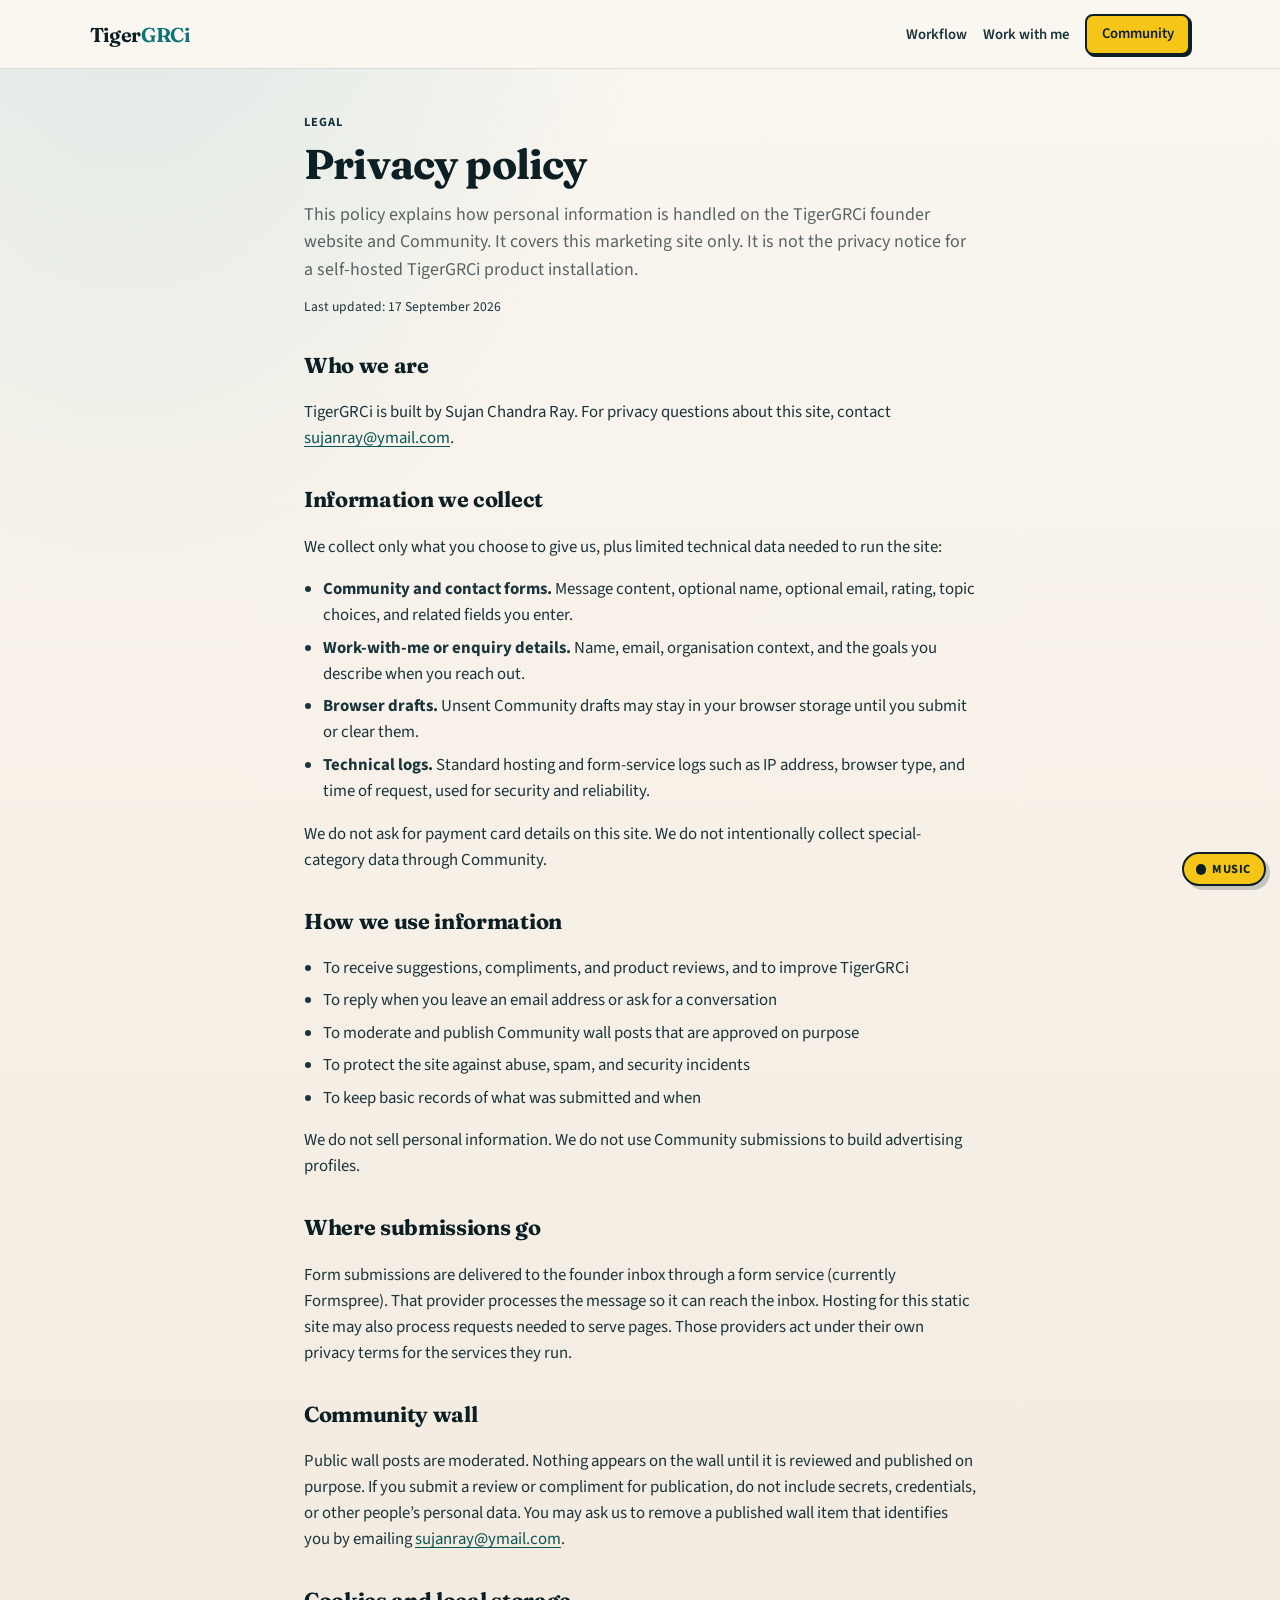
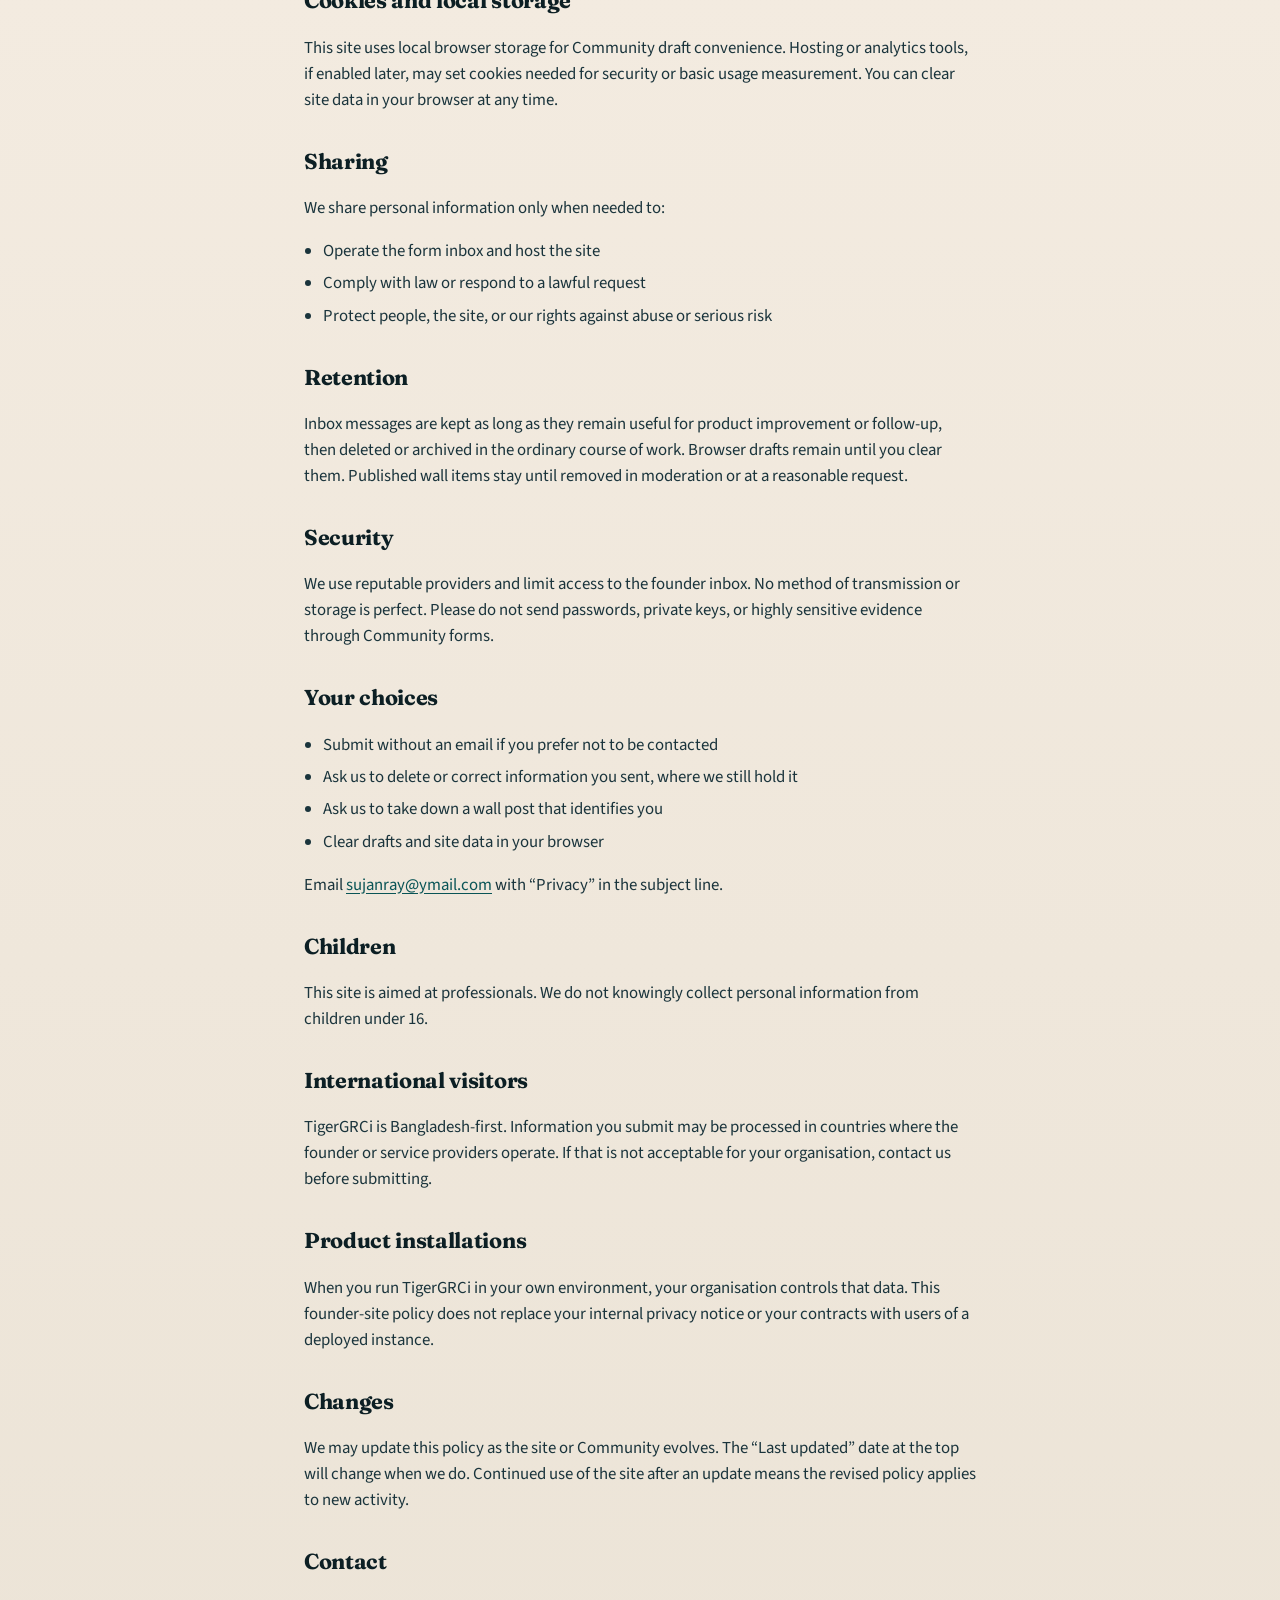
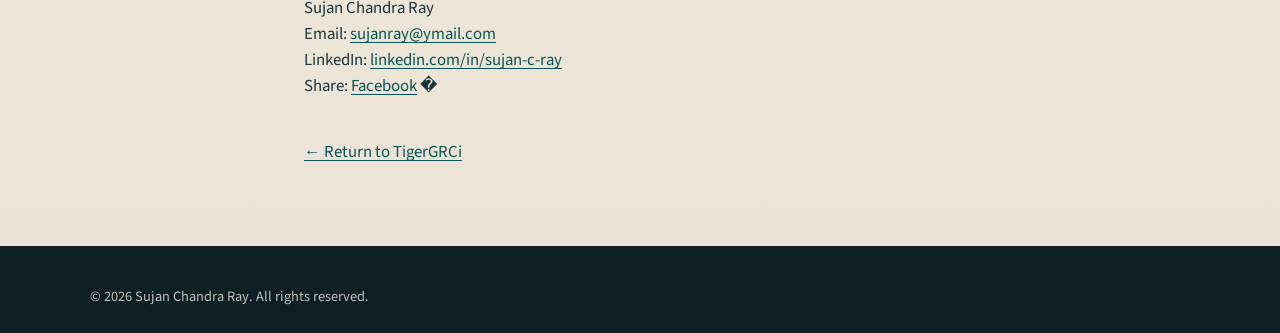
==== privacy.html @ cfe9070d "Fix main.js syntax error that blocked orbit topic pills." ====
<!DOCTYPE html>
<html lang="en">
<head>
  <meta charset="utf-8" />
  <meta name="viewport" content="width=device-width, initial-scale=1" />
  <title>Privacy policy · TigerGRCi</title>
  <meta name="description" content="How TigerGRCi handles personal information on this founder site and Community." />
  <meta name="robots" content="index, follow" />
  <meta http-equiv="Content-Security-Policy" content="default-src 'none'; base-uri 'self'; object-src 'none'; frame-src 'none'; form-action 'self' https://formspree.io; connect-src 'self' https://formspree.io; script-src 'self'; style-src 'self' 'unsafe-inline'; font-src 'self'; img-src 'self' data:; media-src 'self'; upgrade-insecure-requests" />
  <meta name="referrer" content="strict-origin-when-cross-origin" />
  <meta http-equiv="X-Content-Type-Options" content="nosniff" />
  <link rel="canonical" href="https://sujanchandray.github.io/tigergrci-site/privacy.html" />
  <link rel="icon" href="assets/tigergrci-cover.jpg" type="image/jpeg" />
  <link rel="stylesheet" href="fonts.css?v=bgm10" />
  <link rel="stylesheet" href="styles.css?v=bgm10" />
</head>
<body>
  <a class="skip" href="#main">Skip to content</a>
  <header class="site-header">
    <div class="wrap nav">
      <a class="brand" href="index.html">Tiger<span>GRCi</span></a>
      <ul class="nav-links" id="nav-menu">
        <li><a href="index.html#workflow">Workflow</a></li>
        <li><a href="work-with-me.html">Work with me</a></li>
        <li><a class="nav-cta" href="index.html#community">Community</a></li>
      </ul>
    </div>
  </header>

  <main id="main" class="page-prose wrap">
    <p class="section-label">Legal</p>
    <h1>Privacy policy</h1>
    <p class="page-lead">
      This policy explains how personal information is handled on the TigerGRCi founder website and Community.
      It covers this marketing site only. It is not the privacy notice for a self-hosted TigerGRCi product installation.
    </p>
    <p class="fine-print">Last updated: 17 September 2026</p>

    <h2>Who we are</h2>
    <p>
      TigerGRCi is built by Sujan Chandra Ray. For privacy questions about this site, contact
      <a href="mailto:sujanray@ymail.com">sujanray@ymail.com</a>.
    </p>

    <h2>Information we collect</h2>
    <p>We collect only what you choose to give us, plus limited technical data needed to run the site:</p>
    <ul>
      <li><strong>Community and contact forms.</strong> Message content, optional name, optional email, rating, topic choices, and related fields you enter.</li>
      <li><strong>Work-with-me or enquiry details.</strong> Name, email, organisation context, and the goals you describe when you reach out.</li>
      <li><strong>Browser drafts.</strong> Unsent Community drafts may stay in your browser storage until you submit or clear them.</li>
      <li><strong>Technical logs.</strong> Standard hosting and form-service logs such as IP address, browser type, and time of request, used for security and reliability.</li>
    </ul>
    <p>We do not ask for payment card details on this site. We do not intentionally collect special-category data through Community.</p>

    <h2>How we use information</h2>
    <ul>
      <li>To receive suggestions, compliments, and product reviews, and to improve TigerGRCi</li>
      <li>To reply when you leave an email address or ask for a conversation</li>
      <li>To moderate and publish Community wall posts that are approved on purpose</li>
      <li>To protect the site against abuse, spam, and security incidents</li>
      <li>To keep basic records of what was submitted and when</li>
    </ul>
    <p>We do not sell personal information. We do not use Community submissions to build advertising profiles.</p>

    <h2>Where submissions go</h2>
    <p>
      Form submissions are delivered to the founder inbox through a form service (currently Formspree).
      That provider processes the message so it can reach the inbox. Hosting for this static site may also process
      requests needed to serve pages. Those providers act under their own privacy terms for the services they run.
    </p>

    <h2>Community wall</h2>
    <p>
      Public wall posts are moderated. Nothing appears on the wall until it is reviewed and published on purpose.
      If you submit a review or compliment for publication, do not include secrets, credentials, or other people’s personal data.
      You may ask us to remove a published wall item that identifies you by emailing
      <a href="mailto:sujanray@ymail.com">sujanray@ymail.com</a>.
    </p>

    <h2>Cookies and local storage</h2>
    <p>
      This site uses local browser storage for Community draft convenience. Hosting or analytics tools, if enabled later,
      may set cookies needed for security or basic usage measurement. You can clear site data in your browser at any time.
    </p>

    <h2>Sharing</h2>
    <p>We share personal information only when needed to:</p>
    <ul>
      <li>Operate the form inbox and host the site</li>
      <li>Comply with law or respond to a lawful request</li>
      <li>Protect people, the site, or our rights against abuse or serious risk</li>
    </ul>

    <h2>Retention</h2>
    <p>
      Inbox messages are kept as long as they remain useful for product improvement or follow-up, then deleted or archived
      in the ordinary course of work. Browser drafts remain until you clear them. Published wall items stay until removed
      in moderation or at a reasonable request.
    </p>

    <h2>Security</h2>
    <p>
      We use reputable providers and limit access to the founder inbox. No method of transmission or storage is perfect.
      Please do not send passwords, private keys, or highly sensitive evidence through Community forms.
    </p>

    <h2>Your choices</h2>
    <ul>
      <li>Submit without an email if you prefer not to be contacted</li>
      <li>Ask us to delete or correct information you sent, where we still hold it</li>
      <li>Ask us to take down a wall post that identifies you</li>
      <li>Clear drafts and site data in your browser</li>
    </ul>
    <p>Email <a href="mailto:sujanray@ymail.com">sujanray@ymail.com</a> with “Privacy” in the subject line.</p>

    <h2>Children</h2>
    <p>This site is aimed at professionals. We do not knowingly collect personal information from children under 16.</p>

    <h2>International visitors</h2>
    <p>
      TigerGRCi is Bangladesh-first. Information you submit may be processed in countries where the founder or service
      providers operate. If that is not acceptable for your organisation, contact us before submitting.
    </p>

    <h2>Product installations</h2>
    <p>
      When you run TigerGRCi in your own environment, your organisation controls that data. This founder-site policy
      does not replace your internal privacy notice or your contracts with users of a deployed instance.
    </p>

    <h2>Changes</h2>
    <p>
      We may update this policy as the site or Community evolves. The “Last updated” date at the top will change when we do.
      Continued use of the site after an update means the revised policy applies to new activity.
    </p>

    <h2>Contact</h2>
    <p>
      Sujan Chandra Ray<br />
      Email: <a href="mailto:sujanray@ymail.com">sujanray@ymail.com</a><br />
      LinkedIn: <a href="https://www.linkedin.com/in/sujan-c-ray" target="_blank" rel="noopener noreferrer">linkedin.com/in/sujan-c-ray</a><br />
      Share: <a data-share="facebook" href="#" target="_blank" rel="noopener noreferrer">Facebook</a>
      �
</p>

    <p class="page-back"><a href="index.html">← Return to TigerGRCi</a></p>
  </main>

  <footer class="site-footer">
    <div class="wrap footer-bottom" style="margin-top:0;border:0;padding-top:0">
      <span>© <span id="year"></span> Sujan Chandra Ray. All rights reserved.</span>
    </div>
  </footer>
  <script src="main.js?v=bgm10" defer></script>
</body>
</html>
---- fonts.css ----
/* Self-hosted fonts — zero third-party font CDN trust */
@font-face {
  font-family: "Fraunces";
  font-style: normal;
  font-display: swap;
  font-weight: 100 900;
  src: url("assets/fonts/fraunces-latin-wght-normal.woff2") format("woff2-variations"),
       url("assets/fonts/fraunces-latin-wght-normal.woff2") format("woff2");
  unicode-range: U+0000-00FF, U+0131, U+0152-0153, U+02BB-02BC, U+02C6, U+02DA, U+02DC,
    U+0304, U+0308, U+0329, U+2000-206F, U+20AC, U+2122, U+2191, U+2193, U+2212, U+2215, U+FEFF, U+FFFD;
}

@font-face {
  font-family: "Source Sans 3";
  font-style: normal;
  font-display: swap;
  font-weight: 200 900;
  src: url("assets/fonts/source-sans-3-latin-wght-normal.woff2") format("woff2-variations"),
       url("assets/fonts/source-sans-3-latin-wght-normal.woff2") format("woff2");
  unicode-range: U+0000-00FF, U+0131, U+0152-0153, U+02BB-02BC, U+02C6, U+02DA, U+02DC,
    U+0304, U+0308, U+0329, U+2000-206F, U+20AC, U+2122, U+2191, U+2193, U+2212, U+2215, U+FEFF, U+FFFD;
}
---- styles.css ----
/* TigerGRCi founder site: teal/ink + warm paper + bold flat yellow accents. Original diagrams. */
:root {
  --ink: #0c1f24;
  --ink-soft: #1a343c;
  --teal: #0d7377;
  --teal-deep: #095456;
  --teal-glow: #14919b;
  --paper: #f3ebe0;
  --paper-bright: #faf6f0;
  --sand: #e4d5c1;
  --accent: #c45c26;
  --accent-soft: #e8a87c;
  --flat-yellow: #f5c518;
  --flat-yellow-deep: #e6b400;
  --flat-yellow-soft: #ffe566;
  --line: rgba(12, 31, 36, 0.12);
  --muted: rgba(12, 31, 36, 0.68);
  --white: #ffffff;
  --ok: #1b6b4a;
  --shadow: 0 18px 50px rgba(12, 31, 36, 0.12);
  --radius: 14px;
  --radius-flat: 8px;
  --font-display: "Fraunces", "Georgia", serif;
  --font-body: "Source Sans 3", "Segoe UI", sans-serif;
  --max: 1100px;
}

*,
*::before,
*::after { box-sizing: border-box; }

html { scroll-behavior: auto; }

body {
  margin: 0;
  font-family: var(--font-body);
  font-size: 1.05rem;
  line-height: 1.55;
  color: var(--ink);
  background:
    radial-gradient(ellipse 80% 50% at 10% -10%, rgba(20, 145, 155, 0.16), transparent 55%),
    linear-gradient(180deg, var(--paper-bright) 0%, var(--paper) 45%, #ebe3d6 100%);
  min-height: 100vh;
}

img { max-width: 100%; display: block; }
a { color: var(--teal-deep); text-underline-offset: 3px; }
a:hover { color: var(--accent); }

.sr-only {
  position: absolute;
  width: 1px;
  height: 1px;
  padding: 0;
  margin: -1px;
  overflow: hidden;
  clip: rect(0, 0, 0, 0);
  border: 0;
}

.skip {
  position: absolute;
  left: -999px;
  top: 0;
  background: var(--ink);
  color: var(--white);
  padding: 0.5rem 1rem;
  z-index: 100;
}
.skip:focus { left: 0.5rem; top: 0.5rem; }

.wrap {
  width: min(100% - 2rem, var(--max));
  margin-inline: auto;
}

/* Nav */
.site-header {
  position: sticky;
  top: 0;
  z-index: 40;
  background: var(--paper-bright);
  border-bottom: 1px solid var(--line);
}

.nav {
  display: flex;
  align-items: center;
  justify-content: space-between;
  gap: 1rem;
  padding: 0.85rem 0;
}

.brand-lockup {
  display: inline-flex;
  align-items: center;
  gap: 0.55rem;
  flex-wrap: wrap;
  min-width: 0;
}
.brand {
  font-family: var(--font-display);
  font-weight: 650;
  font-size: 1.25rem;
  color: var(--ink);
  text-decoration: none;
  letter-spacing: -0.02em;
}
.brand span { color: var(--teal); }

.nav-links {
  display: flex;
  flex-wrap: wrap;
  gap: 0.35rem 1rem;
  list-style: none;
  margin: 0;
  padding: 0;
  align-items: center;
}
.nav-links a {
  text-decoration: none;
  color: var(--ink-soft);
  font-weight: 600;
  font-size: 0.92rem;
}
.nav-links a:hover { color: var(--teal); }

.nav-cta {
  display: inline-flex;
  padding: 0.45rem 0.9rem;
  border-radius: var(--radius-flat);
  background: var(--flat-yellow);
  color: var(--ink) !important;
  font-weight: 650;
  border: 2px solid var(--ink);
  box-shadow: 2px 2px 0 var(--ink);
}
.nav-cta:hover {
  background: var(--ink);
  color: var(--flat-yellow) !important;
}

.nav-toggle {
  display: none;
  border: 1px solid var(--line);
  background: var(--white);
  border-radius: 8px;
  padding: 0.4rem 0.65rem;
  font: inherit;
  font-weight: 650;
  cursor: pointer;
}

/* Hero */
.hero {
  position: relative;
  padding: 2.75rem 0 4rem;
  overflow: visible;
}

/* Option B — yellow flat chrome around frozen orbit (no overlays on copy / .mm-*) */
.hero--flat {
  background:
    linear-gradient(105deg, var(--flat-yellow) 0%, var(--flat-yellow) 44%, var(--flat-yellow-soft) 60%, transparent 74%),
    radial-gradient(ellipse 50% 65% at 80% 42%, rgba(245, 197, 24, 0.28), transparent 68%);
  isolation: isolate;
}

.hero--flat::before {
  content: "";
  position: absolute;
  top: 10%;
  left: -6%;
  width: min(46vw, 480px);
  height: 68%;
  background: var(--flat-yellow);
  transform: skewX(-7deg);
  z-index: 0;
  pointer-events: none;
  animation: flat-field-in 0.85s cubic-bezier(0.22, 1, 0.36, 1) both;
}

.hero--flat .hero-grid,
.hero--flat .hero-compose,
.hero--flat .scroll-cue,
.hero--flat .wave {
  position: relative;
  z-index: 1;
}

.hero--flat .hero-place {
  display: inline-block;
  padding: 0.35rem 0.7rem;
  background: var(--ink);
  color: var(--flat-yellow);
  letter-spacing: 0.12em;
  border-radius: var(--radius-flat);
}

.hero--flat .hero-copy h1 {
  max-width: 15ch;
  color: var(--ink);
}

.hero--flat .hero-lead {
  color: rgba(12, 31, 36, 0.78);
  font-weight: 550;
}

.btn-flat {
  border-radius: var(--radius-flat);
  box-shadow: 3px 3px 0 var(--ink);
  transition: transform 0.15s ease, box-shadow 0.15s ease, background 0.15s ease, color 0.15s ease;
  animation: flat-cta-in 0.7s cubic-bezier(0.22, 1, 0.36, 1) 0.12s both;
}

.btn-flat:hover {
  transform: translate(-1px, -1px);
  box-shadow: 4px 4px 0 var(--ink);
}

.btn-flat:active {
  transform: translate(1px, 1px);
  box-shadow: 1px 1px 0 var(--ink);
}

.hero--flat .btn-primary.btn-flat {
  background: var(--ink);
  color: var(--flat-yellow);
  border-color: var(--ink);
}

.hero--flat .btn-primary.btn-flat:hover {
  background: var(--teal-deep);
  color: var(--white);
}

.hero--flat .btn-ghost.btn-flat {
  background: var(--white);
  border-color: var(--ink);
  color: var(--ink);
}

.hero--flat .btn-ghost.btn-flat:hover {
  background: var(--flat-yellow);
  color: var(--ink);
}

.hero--flat .hero-compose {
  margin-top: 1.75rem;
  padding: 0.85rem 1.1rem;
  background: rgba(255, 255, 255, 0.82);
  border: 2px solid var(--ink);
  border-radius: var(--radius-flat);
  box-shadow: 4px 4px 0 var(--flat-yellow-deep);
}

.hero--flat .wave {
  background: var(--paper);
}

@keyframes flat-field-in {
  from { opacity: 0; transform: skewX(-7deg) translateX(-2rem); }
  to { opacity: 1; transform: skewX(-7deg) translateX(0); }
}

@keyframes flat-cta-in {
  from { opacity: 0; transform: translateY(14px); }
  to { opacity: 1; transform: translateY(0); }
}

@keyframes flat-band-in {
  from { opacity: 0; transform: translateY(16px); }
  to { opacity: 1; transform: translateY(0); }
}

.hero-grid {
  display: grid;
  gap: 1.5rem 2rem;
  grid-template-columns: minmax(0, 0.92fr) minmax(0, 1.18fr);
  align-items: center;
  transition: grid-template-columns 0.55s cubic-bezier(0.22, 1, 0.36, 1), gap 0.45s ease;
}

.hero-copy {
  min-width: 0;
  transition:
    opacity 0.4s ease,
    transform 0.55s cubic-bezier(0.22, 1, 0.36, 1),
    max-height 0.55s ease;
}

.hero.is-mm-open .hero-grid {
  grid-template-columns: 0fr minmax(0, 1fr);
  gap: 0;
}

.hero.is-mm-open .hero-copy {
  opacity: 0;
  visibility: hidden;
  pointer-events: none;
  transform: translateX(-1.25rem);
  overflow: hidden;
  max-height: 0;
  margin: 0;
  padding: 0;
  min-width: 0;
  width: 0;
  border: 0;
}

.hero-place {
  margin: 0 0 0.85rem;
  font-size: 0.72rem;
  font-weight: 800;
  letter-spacing: 0.14em;
  text-transform: uppercase;
  color: var(--teal-deep);
}

.hero h1 {
  font-family: var(--font-display);
  font-weight: 650;
  font-size: clamp(2rem, 4.5vw, 3.1rem);
  line-height: 1.12;
  letter-spacing: -0.03em;
  margin: 0 0 1rem;
  animation: rise 0.7s ease both;
}

.hero-lead {
  font-size: 1.12rem;
  color: var(--muted);
  max-width: 36rem;
  margin: 0 0 1.5rem;
  animation: rise 0.7s ease 0.08s both;
}

.hero-actions {
  display: flex;
  flex-wrap: wrap;
  gap: 0.75rem;
  animation: rise 0.7s ease 0.16s both;
}

.hero-visual {
  display: flex;
  flex-direction: column;
  align-items: stretch;
  gap: 1rem;
  min-width: 0;
  min-height: 0;
  overflow: visible;
}

.mm-presenter {
  display: grid;
  grid-template-columns: minmax(0, 1fr) 0fr;
  align-items: center;
  gap: 0;
  width: 100%;
  transition: grid-template-columns 0.55s cubic-bezier(0.22, 1, 0.36, 1), gap 0.45s ease;
}

.hero.is-mm-open .mm-presenter {
  grid-template-columns: minmax(200px, 250px) minmax(0, 1fr);
  gap: 1.35rem;
  align-items: stretch;
}

.hero-cover {
  margin: 0 auto;
  width: min(100%, 440px);
  max-width: 100%;
  border-radius: 0;
  overflow: visible;
  box-shadow: none;
  border: none;
  position: relative;
  z-index: 2;
  display: grid;
  grid-template-rows: auto auto;
  background: transparent;
  animation: rise 0.8s ease 0.1s both;
  transition: transform 0.55s cubic-bezier(0.22, 1, 0.36, 1), width 0.55s ease, margin 0.55s ease;
}

.hero.is-mm-open .hero-cover {
  width: min(100%, 250px);
  margin: 0 auto 0 0;
  transform: translateX(0);
}

.mm-tree-panel {
  min-width: 0;
  max-width: 0;
  opacity: 0;
  overflow: hidden;
  pointer-events: none;
  border-radius: 16px;
  background: transparent;
  border: none;
  box-shadow: none;
  transition:
    max-width 0.55s cubic-bezier(0.22, 1, 0.36, 1),
    opacity 0.4s ease;
}

.hero.is-mm-open .mm-tree-panel {
  max-width: 100%;
  opacity: 1;
  pointer-events: auto;
  padding-left: clamp(1.25rem, 5.5vw, 4.25rem);
  display: flex;
  align-items: flex-start;
  gap: 1.35rem;
}

.mm-tree-rail {
  position: relative;
  display: flex;
  align-items: flex-start;
  gap: 3.75rem;
  flex: 1 1 auto;
  min-width: 0;
  max-height: min(78vh, 720px);
  overflow: auto;
  overscroll-behavior: contain;
  padding: 0.85rem 1.5rem 1.35rem 0.75rem;
  margin-left: clamp(0.5rem, 3vw, 2.5rem);
  scroll-behavior: smooth;
  scrollbar-width: thin;
  scrollbar-color: rgba(13, 115, 119, 0.35) transparent;
}

.mm-tree-wires {
  position: absolute;
  left: 0;
  top: 0;
  overflow: visible;
  pointer-events: none;
  z-index: 0;
}

.mm-tree-wires path {
  fill: none;
  stroke: #2563eb;
  stroke-width: 2;
  stroke-linecap: round;
}

.mm-tree-wires .mm-wire-dot {
  fill: #2563eb;
  stroke: #faf6f0;
  stroke-width: 1.75;
}

.mm-tree-col {
  position: relative;
  z-index: 1;
  flex: 0 0 auto;
  width: min(300px, 72vw);
  display: flex;
  flex-direction: column;
  gap: 0.85rem;
  animation: mm-col-in 0.42s cubic-bezier(0.22, 1, 0.36, 1) both;
}

.mm-tree-col-title {
  margin: 0;
  padding: 0 0.35rem;
  font-size: 0.74rem;
  font-weight: 800;
  letter-spacing: 0.08em;
  text-transform: uppercase;
  color: var(--muted);
}

.mm-tree-list {
  list-style: none;
  margin: 0;
  padding: 0;
  display: flex;
  flex-direction: column;
  gap: 0.95rem;
}

.mm-tree-node {
  display: flex;
  align-items: center;
  justify-content: space-between;
  gap: 0.55rem;
  width: 100%;
  text-align: left;
  appearance: none;
  -webkit-appearance: none;
  border-radius: 14px;
  padding: 0.78rem 1.05rem;
  min-height: 2.85rem;
  font-family: inherit;
  font-size: clamp(0.84rem, 1.15vw, 0.98rem);
  font-weight: 700;
  letter-spacing: 0.01em;
  line-height: 1.3;
  cursor: pointer;
  border: 1px solid transparent;
  color: #f8fafc;
  box-shadow: 0 6px 16px rgba(12, 31, 36, 0.1);
  transition: filter 0.18s ease, box-shadow 0.18s ease, transform 0.18s ease;
}

.mm-tree-node:hover,
.mm-tree-node:focus-visible {
  filter: brightness(1.06);
  outline: none;
  box-shadow: 0 0 0 2px rgba(250, 246, 240, 0.95), 0 10px 22px rgba(12, 31, 36, 0.16);
}

.mm-tree-node.is-active {
  box-shadow: 0 0 0 2px rgba(12, 31, 36, 0.38), 0 12px 24px rgba(12, 31, 36, 0.18);
  transform: translateX(3px);
}

.mm-tree-node.is-leaf {
  cursor: pointer;
  opacity: 0.97;
}

.mm-tree-node .mm-tree-chev {
  flex: 0 0 auto;
  opacity: 0.85;
  font-size: 1em;
}

.mm-tree-detail {
  flex: 0 0 min(320px, 36vw);
  width: min(320px, 36vw);
  max-height: min(78vh, 720px);
  overflow: auto;
  margin: 0.85rem 0.75rem 1rem 0;
  padding: 1.05rem 1.15rem 1.2rem;
  border-radius: 16px;
  border: 1px solid rgba(12, 31, 36, 0.1);
  background:
    linear-gradient(165deg, rgba(255, 255, 255, 0.96) 0%, rgba(250, 246, 240, 0.98) 100%);
  box-shadow: 0 14px 36px rgba(12, 31, 36, 0.1);
  animation: mm-col-in 0.38s cubic-bezier(0.22, 1, 0.36, 1) both;
}

.mm-tree-detail-kicker {
  margin: 0 0 0.35rem;
  font-size: 0.68rem;
  font-weight: 800;
  letter-spacing: 0.1em;
  text-transform: uppercase;
  color: var(--teal-deep);
}

.mm-tree-detail-title {
  margin: 0 0 0.9rem;
  font-family: var(--font-display);
  font-size: clamp(1.05rem, 1.8vw, 1.28rem);
  font-weight: 650;
  line-height: 1.2;
  letter-spacing: -0.02em;
  color: var(--ink);
}

.mm-tree-detail-block {
  margin: 0 0 0.85rem;
  padding: 0.7rem 0.75rem;
  border-radius: 12px;
  background: rgba(20, 145, 155, 0.06);
  border: 1px solid rgba(20, 145, 155, 0.12);
}

.mm-tree-detail-block:last-child {
  margin-bottom: 0;
}

.mm-tree-detail-block h4 {
  margin: 0 0 0.3rem;
  font-size: 0.7rem;
  font-weight: 800;
  letter-spacing: 0.08em;
  text-transform: uppercase;
  color: var(--teal-deep);
}

.mm-tree-detail-block p {
  margin: 0;
  font-size: 0.9rem;
  line-height: 1.45;
  color: var(--ink-soft);
}

.mm-tree-node.mm-tone-g {
  color: #ecfeff;
  background: linear-gradient(135deg, #0d7377 0%, #14919b 100%);
  border-color: rgba(94, 234, 212, 0.45);
}
.mm-tree-node.mm-tone-r {
  color: #fff7ed;
  background: linear-gradient(135deg, #c45c26 0%, #e07a3a 100%);
  border-color: rgba(253, 186, 116, 0.5);
}
.mm-tree-node.mm-tone-c {
  color: #eff6ff;
  background: linear-gradient(135deg, #1d4ed8 0%, #3b82f6 100%);
  border-color: rgba(147, 197, 253, 0.5);
}
.mm-tree-node.mm-tone-s {
  color: #fff1f2;
  background: linear-gradient(135deg, #9f1239 0%, #e11d48 100%);
  border-color: rgba(253, 164, 175, 0.45);
}
.mm-tree-node.mm-tone-p {
  color: #f8fafc;
  background: linear-gradient(135deg, #1e293b 0%, #475569 100%);
  border-color: rgba(148, 163, 184, 0.45);
}

.mm-tree-empty {
  margin: 0.5rem 0.25rem;
  color: var(--muted);
  font-size: 0.95rem;
}

@keyframes mm-col-in {
  from {
    opacity: 0;
    transform: translateX(18px);
  }
  to {
    opacity: 1;
    transform: translateX(0);
  }
}

/* Mindmap presenter-style clockwise ring (ported from /mindmap) */
.mm-stage {
  position: relative;
  width: 100%;
  aspect-ratio: 1 / 1;
  margin: 0 auto;
  padding: 0;
  overflow: visible;
}
.mm-ring {
  position: absolute;
  border-radius: 50%;
  pointer-events: none;
}
.mm-ring-outer {
  inset: 9%;
  border: 1px solid rgba(20, 145, 155, 0.4);
  background: transparent;
  box-shadow: 0 0 24px rgba(20, 145, 155, 0.12);
}
.mm-ring-mid {
  inset: 26%;
  border: 2px solid rgba(45, 212, 191, 0.95);
  box-shadow:
    0 0 0 1px rgba(45, 212, 191, 0.25),
    0 0 16px rgba(20, 145, 155, 0.55);
}
/* Inner white band around the hub: TigerGRCi curved, clockwise */
.mm-brand-orbit {
  --brand-chars: 9;
  --brand-arc: 78deg;
  --brand-step: calc(var(--brand-arc) / (var(--brand-chars) - 1));
  --brand-start: -39deg;
  position: absolute;
  inset: 31%;
  z-index: 6;
  animation: orbit-cw 28s linear infinite;
  pointer-events: none;
}
.mm-brand-char {
  position: absolute;
  inset: 0;
  transform: rotate(calc(var(--brand-start) + (var(--i) * var(--brand-step))));
}
.mm-brand-char > span {
  position: absolute;
  left: 50%;
  top: 0;
  transform: translate(-50%, -50%);
  font-family: var(--font-display);
  font-weight: 650;
  font-size: clamp(0.72rem, 1.35vw, 0.95rem);
  letter-spacing: 0;
  line-height: 1;
  color: var(--ink);
  text-shadow: 0 1px 0 rgba(250, 246, 240, 0.9);
}
.mm-brand-char.is-grci > span {
  color: var(--teal-deep);
}
/* First ring (mid track): G / R / C as bold arc lettering */
.mm-grc-orbit {
  position: absolute;
  inset: 26%;
  z-index: 5;
  animation: orbit-acw 36s linear infinite;
  pointer-events: none;
}
.mm-grc-word {
  --chars: 10;
  --arc: 58deg;
  --step: calc(var(--arc) / (var(--chars) - 1));
  --start: calc(var(--arc) / -2);
  position: absolute;
  inset: 0;
  transform: rotate(var(--base));
}
.mm-grc-word.mm-r {
  --chars: 4;
  --arc: 30deg;
  --step: calc(var(--arc) / (var(--chars) - 1));
  --start: calc(var(--arc) / -2);
}
.mm-grc-char {
  position: absolute;
  inset: 0;
  transform: rotate(calc(var(--start) + (var(--i) * var(--step))));
}
.mm-grc-char > span {
  position: absolute;
  left: 50%;
  top: 0;
  transform: translate(-50%, -50%);
  font-family: var(--font-body);
  font-weight: 800;
  font-size: clamp(0.78rem, 1.45vw, 0.98rem);
  letter-spacing: 0.05em;
  line-height: 1;
  text-transform: uppercase;
  color: #0891b2;
  -webkit-text-stroke: 0.35px rgba(12, 31, 36, 0.25);
  text-shadow:
    0 0 1px rgba(250, 246, 240, 0.95),
    0 1px 0 rgba(250, 246, 240, 0.9),
    0 0 10px rgba(8, 145, 178, 0.45);
}
.mm-grc-word.mm-g .mm-grc-char > span {
  color: #0d7377;
  text-shadow:
    0 0 1px rgba(250, 246, 240, 0.95),
    0 1px 0 rgba(250, 246, 240, 0.9),
    0 0 12px rgba(13, 115, 119, 0.5);
}
.mm-grc-word.mm-r .mm-grc-char > span {
  color: #c45c26;
  text-shadow:
    0 0 1px rgba(250, 246, 240, 0.95),
    0 1px 0 rgba(250, 246, 240, 0.9),
    0 0 12px rgba(196, 92, 38, 0.45);
}
.mm-grc-word.mm-c .mm-grc-char > span {
  color: #1d4ed8;
  text-shadow:
    0 0 1px rgba(250, 246, 240, 0.95),
    0 1px 0 rgba(250, 246, 240, 0.9),
    0 0 12px rgba(29, 78, 216, 0.45);
}
.mm-orbit {
  position: absolute;
  inset: 7%;
  z-index: 3;
  animation: orbit-cw 48s linear infinite;
  pointer-events: none;
}
.mm-topic {
  position: absolute;
  inset: 0;
  transform: rotate(var(--a));
}
.mm-topic-tick {
  position: absolute;
  left: 50%;
  top: 5%;
  width: 12px;
  height: 2px;
  margin-left: -6px;
  background: rgba(127, 212, 216, 0.55);
  border-radius: 1px;
}
.mm-topic-label {
  position: absolute;
  left: 50%;
  top: 0;
  transform: translate(-50%, -50%);
  animation: orbit-ccw 48s linear infinite;
  padding: 0.22rem 0.55rem;
  border-radius: 999px;
  background: rgba(5, 12, 14, 0.88);
  border: 1px solid rgba(20, 145, 155, 0.45);
  color: #b7e6e8;
  font-family: inherit;
  font-size: clamp(0.52rem, 1vw, 0.64rem);
  font-weight: 700;
  letter-spacing: 0.05em;
  text-transform: uppercase;
  white-space: nowrap;
  max-width: 12.5rem;
  overflow: hidden;
  text-overflow: ellipsis;
  pointer-events: auto;
  cursor: pointer;
  appearance: none;
  -webkit-appearance: none;
  transition: filter 0.2s ease, box-shadow 0.2s ease;
}
.mm-topic-label:hover,
.mm-topic-label:focus-visible {
  filter: brightness(1.08);
  outline: none;
  box-shadow:
    0 0 0 2px rgba(250, 246, 240, 0.9),
    0 4px 16px rgba(12, 31, 36, 0.28);
}
.mm-topic.is-active .mm-topic-label {
  box-shadow:
    0 0 0 2px rgba(250, 246, 240, 0.95),
    0 6px 18px rgba(12, 31, 36, 0.32);
  filter: brightness(1.1);
}
/* Outer topics - same GRC nature palette as inner G / R / C (+ security, platform) */
.mm-tone-g .mm-topic-label {
  color: #ecfeff;
  background: linear-gradient(135deg, #0d7377 0%, #14919b 100%);
  border: 1px solid rgba(94, 234, 212, 0.55);
  box-shadow:
    0 3px 12px rgba(13, 115, 119, 0.38),
    inset 0 1px 0 rgba(255, 255, 255, 0.16);
}
.mm-tone-g .mm-topic-tick { background: rgba(20, 145, 155, 0.75); }

.mm-tone-r .mm-topic-label {
  color: #fff7ed;
  background: linear-gradient(135deg, #c45c26 0%, #e07a3a 100%);
  border: 1px solid rgba(253, 186, 116, 0.6);
  box-shadow:
    0 3px 12px rgba(196, 92, 38, 0.38),
    inset 0 1px 0 rgba(255, 255, 255, 0.18);
}
.mm-tone-r .mm-topic-tick { background: rgba(224, 122, 58, 0.8); }

.mm-tone-c .mm-topic-label {
  color: #eff6ff;
  background: linear-gradient(135deg, #1d4ed8 0%, #3b82f6 100%);
  border: 1px solid rgba(147, 197, 253, 0.6);
  box-shadow:
    0 3px 12px rgba(37, 99, 235, 0.38),
    inset 0 1px 0 rgba(255, 255, 255, 0.18);
}
.mm-tone-c .mm-topic-tick { background: rgba(59, 130, 246, 0.8); }

.mm-tone-s .mm-topic-label {
  color: #fff1f2;
  background: linear-gradient(135deg, #9f1239 0%, #e11d48 100%);
  border: 1px solid rgba(253, 164, 175, 0.55);
  box-shadow:
    0 3px 12px rgba(190, 18, 60, 0.36),
    inset 0 1px 0 rgba(255, 255, 255, 0.16);
}
.mm-tone-s .mm-topic-tick { background: rgba(225, 29, 72, 0.75); }

.mm-tone-p .mm-topic-label {
  color: #f8fafc;
  background: linear-gradient(135deg, #1e293b 0%, #475569 100%);
  border: 1px solid rgba(148, 163, 184, 0.55);
  box-shadow:
    0 3px 12px rgba(30, 41, 59, 0.32),
    inset 0 1px 0 rgba(255, 255, 255, 0.14);
}
.mm-tone-p .mm-topic-tick { background: rgba(100, 116, 139, 0.8); }
.mm-hub {
  position: absolute;
  left: 50%;
  top: 50%;
  z-index: 4;
  width: min(32%, 128px);
  height: min(32%, 128px);
  transform: translate(-50%, -50%);
  border-radius: 50%;
  overflow: hidden;
  background: transparent;
  border: 2px solid rgba(20, 145, 155, 0.55);
  box-shadow:
    0 0 0 5px rgba(250, 246, 240, 0.85),
    0 0 22px rgba(20, 145, 155, 0.28);
}
.mm-hub img {
  width: 100%;
  height: 100%;
  object-fit: cover;
  object-position: center;
  display: block;
}
@keyframes orbit-cw {
  from { transform: rotate(0deg); }
  to { transform: rotate(360deg); }
}
@keyframes orbit-ccw {
  from { transform: translate(-50%, -50%) rotate(0deg); }
  to { transform: translate(-50%, -50%) rotate(-360deg); }
}
@keyframes orbit-acw {
  from { transform: rotate(0deg); }
  to { transform: rotate(-360deg); }
}
@keyframes orbit-acw-label {
  from { transform: translate(-50%, -50%) rotate(calc(var(--i) * -120deg)); }
  to { transform: translate(-50%, -50%) rotate(calc(var(--i) * -120deg + 360deg)); }
}
.hero-cover-lockup {
  margin: 0.25rem 0.5rem 0;
  text-align: center;
  padding: 0.85rem 1rem 0.95rem;
  border-radius: 14px;
  box-shadow: var(--shadow);
  border: 3px solid var(--white);
  background:
    linear-gradient(180deg, #faf6f0 0%, #f3ebe0 100%);
}
.hero-cover-brand {
  margin: 0;
  font-family: var(--font-display);
  font-weight: 650;
  font-size: clamp(1.4rem, 3vw, 1.85rem);
  letter-spacing: -0.02em;
  line-height: 1.05;
  color: var(--ink);
}
.hero-cover-brand .grci {
  color: var(--teal);
}
.hero-cover-rule {
  display: block;
  width: min(100%, 12rem);
  height: 1px;
  margin: 0.75rem auto 0.9rem;
  background: rgba(12, 31, 36, 0.22);
  position: relative;
}
.hero-cover-rule::after {
  content: "";
  position: absolute;
  left: 50%;
  top: 50%;
  width: 7px;
  height: 7px;
  border-radius: 50%;
  background: var(--teal);
  transform: translate(-50%, -50%);
}
.hero-cover-bd {
  margin: 0;
  font-size: clamp(0.75rem, 1.55vw, 0.9rem);
  font-weight: 700;
  letter-spacing: 0.16em;
  text-transform: uppercase;
  color: var(--teal);
}

.hero-grc {
  width: min(100%, 320px);
  background: rgba(255, 255, 255, 0.88);
  border: 1px solid var(--line);
  border-radius: 16px;
  padding: 0.85rem 1rem;
  box-shadow: var(--shadow);
  animation: rise 0.8s ease 0.18s both;
}
.hero-grc-core {
  text-align: center;
  margin-bottom: 0.65rem;
}
.hero-grc-core strong {
  display: block;
  font-family: var(--font-display);
  font-size: 1.15rem;
  color: var(--ink);
}
.hero-grc-core span {
  font-size: 0.82rem;
  color: var(--muted);
  font-weight: 600;
}
.hero-grc-nodes {
  list-style: none;
  margin: 0;
  padding: 0;
  display: grid;
  grid-template-columns: repeat(3, 1fr);
  gap: 0.4rem;
}
.hero-grc-nodes li {
  display: flex;
  align-items: center;
  justify-content: center;
  gap: 0.35rem;
  font-size: 0.78rem;
  font-weight: 700;
  background: var(--paper);
  border-radius: 999px;
  padding: 0.4rem 0.35rem;
  color: var(--ink-soft);
}
.hero-grc-nodes .dot {
  width: 0.55rem;
  height: 0.55rem;
  border-radius: 50%;
  flex-shrink: 0;
}
.hero-grc-nodes .dot.g { background: var(--teal); }
.hero-grc-nodes .dot.r { background: var(--accent); }
.hero-grc-nodes .dot.c { background: #2f6fed; }

@keyframes rise {
  from { opacity: 0; transform: translateY(12px); }
  to { opacity: 1; transform: none; }
}

@keyframes spin-slow {
  from { transform: rotate(0deg); }
  to { transform: rotate(360deg); }
}

/* Scroll reveals - fade/slide up as sections enter the viewport */
.reveal {
  opacity: 0;
  transform: translate3d(0, 18px, 0);
  transition:
    opacity 0.55s cubic-bezier(0.22, 1, 0.36, 1),
    transform 0.55s cubic-bezier(0.22, 1, 0.36, 1);
  transition-delay: var(--reveal-delay, 0ms);
}
.reveal.is-in {
  opacity: 1;
  transform: none;
}
.reveal-left {
  transform: translate3d(-16px, 0, 0);
}
.reveal-left.is-in {
  transform: none;
}
.reveal-right {
  transform: translate3d(16px, 0, 0);
}
.reveal-right.is-in {
  transform: none;
}

.coming-soon {
  display: inline-flex;
  align-items: center;
  gap: 0.35rem;
  margin: 0;
  padding: 0.22rem 0.55rem;
  border-radius: 999px;
  font-size: 0.62rem;
  font-weight: 800;
  letter-spacing: 0.1em;
  text-transform: uppercase;
  color: var(--accent);
  background: rgba(196, 92, 38, 0.12);
  border: 1px solid rgba(196, 92, 38, 0.28);
  white-space: nowrap;
  line-height: 1.2;
}
.coming-soon::before {
  content: "";
  width: 6px;
  height: 6px;
  border-radius: 50%;
  background: var(--accent);
  box-shadow: 0 0 0 0 rgba(196, 92, 38, 0.45);
  animation: soon-pulse 1.8s ease-out infinite;
}
@keyframes soon-pulse {
  0% { box-shadow: 0 0 0 0 rgba(196, 92, 38, 0.45); }
  70% { box-shadow: 0 0 0 8px rgba(196, 92, 38, 0); }
  100% { box-shadow: 0 0 0 0 rgba(196, 92, 38, 0); }
}

@media (prefers-reduced-motion: reduce) {
  .reveal,
  .reveal-left,
  .reveal-right {
    opacity: 1;
    transform: none;
    transition: none;
  }
  .coming-soon::before {
    animation: none;
  }
  .mm-orbit,
  .mm-topic-label,
  .mm-brand-orbit,
  .mm-grc-orbit,
  .mm-inner-orbit,
  .mm-inner-word > span {
    animation: none;
  }
  .orbit-card::before {
    animation: none;
  }
  .mm-presenter,
  .hero-cover,
  .mm-tree-panel,
  .hero-copy,
  .hero.is-mm-open .hero-grid {
    transition: none;
  }
  .mm-tree-col {
    animation: none;
  }
  .wf-arch-slide,
  .workflow-arch-head {
    transition: none;
  }
  .scroll-cue-arrow {
    animation: none;
  }
  .hero--flat::before,
  .btn-flat,
  .cta-inner {
    animation: none;
  }
  html { scroll-behavior: auto; }
}

.wave {
  position: absolute;
  left: 0;
  right: 0;
  bottom: -1px;
  height: 48px;
  background: var(--paper);
  clip-path: ellipse(55% 100% at 50% 100%);
}

/* Buttons */
.btn {
  display: inline-flex;
  align-items: center;
  justify-content: center;
  gap: 0.4rem;
  padding: 0.75rem 1.25rem;
  border-radius: 999px;
  border: 1px solid transparent;
  font: inherit;
  font-weight: 700;
  cursor: pointer;
  text-decoration: none;
  transition: transform 0.15s ease, background 0.15s ease, color 0.15s ease;
}
.btn:active { transform: translateY(1px); }
.btn-primary { background: var(--accent); color: var(--white); }
.btn-primary:hover { background: #a84b1d; color: var(--white); }
.btn-ghost { background: transparent; border-color: var(--ink); color: var(--ink); }
.btn-ghost:hover { background: var(--ink); color: var(--paper-bright); }
.btn-teal { background: var(--teal); color: var(--white); }
.btn-teal:hover { background: var(--teal-deep); color: var(--white); }
.btn-ink { background: var(--ink); color: var(--paper-bright); }
.btn-ink:hover { background: var(--teal-deep); color: var(--white); }
.btn:disabled { opacity: 0.45; cursor: not-allowed; }

/* Sections */
section { padding: 3.25rem 0; scroll-margin-top: 7.25rem; }
#top { scroll-margin-top: 0; }

.section-label {
  font-size: 0.78rem;
  font-weight: 700;
  letter-spacing: 0.08em;
  text-transform: uppercase;
  color: var(--teal-deep);
  margin: 0 0 0.5rem;
}

section h2 {
  font-family: var(--font-display);
  font-size: clamp(1.7rem, 3.4vw, 2.3rem);
  letter-spacing: -0.02em;
  margin: 0 0 0.75rem;
  max-width: 24ch;
}
section h2 em {
  font-style: normal;
  color: var(--teal-deep);
}

.section-intro {
  color: var(--muted);
  max-width: 40rem;
  margin: 0 0 1.75rem;
}

#problem {
  padding-bottom: 0;
}

.problem-grid {
  display: grid;
  gap: 1rem;
  grid-template-columns: repeat(auto-fit, minmax(220px, 1fr));
}
.problem-card {
  background: rgba(255, 255, 255, 0.72);
  border: 2px solid var(--ink);
  border-radius: var(--radius-flat);
  padding: 1.15rem 1.2rem;
  box-shadow: 4px 4px 0 var(--flat-yellow);
  transition: transform 0.2s ease, box-shadow 0.2s ease;
}
.problem-card:hover {
  transform: translate(-2px, -2px);
  box-shadow: 6px 6px 0 var(--flat-yellow);
}
.problem-card h3 {
  font-family: var(--font-display);
  font-size: 1.15rem;
  margin: 0 0 0.45rem;
}
.problem-card p { margin: 0; color: var(--muted); font-size: 0.98rem; }

.solve-band {
  margin-top: 2.25rem;
  padding: 2.25rem 0;
  background:
    linear-gradient(90deg, var(--flat-yellow) 0 8px, transparent 8px),
    linear-gradient(135deg, rgba(245, 197, 24, 0.16) 0%, transparent 42%),
    linear-gradient(180deg, #0c1f24 0%, #123038 100%);
  color: var(--paper-bright);
}

.solve-band-inner {
  max-width: 40rem;
}

.solve-band .solve-stance-label {
  margin: 0 0 0.55rem;
  font-size: 0.72rem;
  font-weight: 800;
  letter-spacing: 0.1em;
  text-transform: uppercase;
  color: var(--accent-soft);
}

.solve-band .solve-stance-line {
  margin: 0 0 1.25rem;
  font-family: var(--font-display);
  font-size: clamp(1.25rem, 2.6vw, 1.7rem);
  font-weight: 550;
  letter-spacing: -0.015em;
  line-height: 1.35;
  color: var(--paper-bright);
}

.solve-band-cta {
  box-shadow: none;
}

.hero-compose {
  margin-top: 1.75rem;
  padding: 0.95rem 1.15rem;
  border-radius: 12px;
  background: rgba(255, 255, 255, 0.72);
  border: 1px solid rgba(12, 31, 36, 0.1);
  text-align: center;
}

.hero-compose p {
  margin: 0;
  color: var(--ink-soft);
  font-size: clamp(0.95rem, 1.6vw, 1.08rem);
  line-height: 1.45;
}

.hero-compose strong {
  color: var(--ink);
  font-weight: 700;
}

.scroll-cue {
  display: flex;
  flex-direction: column;
  align-items: center;
  gap: 0.35rem;
  width: fit-content;
  margin: 1.35rem auto 0;
  color: var(--teal-deep);
  text-decoration: none;
  font-size: 0.72rem;
  font-weight: 800;
  letter-spacing: 0.12em;
  text-transform: uppercase;
}

.scroll-cue-arrow {
  width: 12px;
  height: 12px;
  border-right: 2px solid currentColor;
  border-bottom: 2px solid currentColor;
  transform: rotate(45deg);
  animation: scroll-cue-bob 1.6s ease-in-out infinite;
}

@keyframes scroll-cue-bob {
  0%, 100% { transform: rotate(45deg) translateY(0); opacity: 0.55; }
  50% { transform: rotate(45deg) translateY(4px); opacity: 1; }
}

.chapter-rail {
  position: sticky;
  top: 57px;
  z-index: 35;
  background: rgba(243, 235, 224, 0.96);
  border-bottom: 1px solid var(--line);
}

.chapter-rail-inner {
  display: flex;
  gap: 0.15rem;
  overflow-x: auto;
  padding: 0.45rem 0;
  scrollbar-width: none;
}

.chapter-rail-inner::-webkit-scrollbar {
  display: none;
}

.chapter-rail a {
  flex: 0 0 auto;
  padding: 0.4rem 0.75rem;
  border-radius: 999px;
  color: var(--ink-soft);
  text-decoration: none;
  font-size: 0.78rem;
  font-weight: 700;
  white-space: nowrap;
  transition: background 0.2s ease, color 0.2s ease;
}

.chapter-rail a:hover {
  color: var(--ink);
  background: rgba(255, 255, 255, 0.7);
}

.chapter-rail a.is-active {
  color: var(--paper-bright);
  background: var(--ink);
}

/* Enterprise hub */
.enterprise-hub { margin-top: 0.5rem; }
.dept-row {
  display: grid;
  grid-template-columns: repeat(8, minmax(0, 1fr));
  gap: 0.55rem;
}
.dept-card {
  background: var(--white);
  border: 1px solid var(--line);
  border-radius: 12px;
  padding: 0.85rem 0.4rem 0.75rem;
  text-align: center;
  box-shadow: 0 8px 24px rgba(12, 31, 36, 0.06);
  transition: transform 0.2s ease, border-color 0.2s ease;
}
.dept-card:hover {
  transform: translateY(-4px);
  border-color: var(--teal-glow);
}
.dept-card .ico {
  width: 36px;
  height: 36px;
  margin: 0 auto 0.45rem;
  color: var(--ink);
}
.dept-card .ico svg { width: 100%; height: 100%; }
.dept-card span {
  display: block;
  font-size: 0.78rem;
  font-weight: 700;
  color: #8a6a3e;
}

.hub-connectors {
  height: 36px;
  margin: 0.35rem 0 0;
  background:
    repeating-linear-gradient(
      90deg,
      transparent 0,
      transparent calc(12.5% - 1px),
      rgba(20, 145, 155, 0.35) calc(12.5% - 1px),
      rgba(20, 145, 155, 0.35) calc(12.5% + 1px)
    );
  mask-image: linear-gradient(180deg, transparent, #000 40%, #000);
  -webkit-mask-image: linear-gradient(180deg, transparent, #000 40%, #000);
}

.hub-bar {
  display: flex;
  align-items: center;
  justify-content: center;
  gap: 0.65rem;
  background: linear-gradient(110deg, var(--ink) 0%, var(--teal-deep) 55%, var(--ink-soft) 100%);
  color: var(--paper-bright);
  border-radius: 999px;
  padding: 0.95rem 1.5rem;
  font-family: var(--font-display);
  font-weight: 650;
  font-size: 1.2rem;
  box-shadow: var(--shadow);
}
.hub-mark {
  display: inline-grid;
  place-items: center;
  width: 1.7rem;
  height: 1.7rem;
  border-radius: 8px;
  background: var(--accent);
  color: var(--white);
  font-family: var(--font-body);
  font-size: 0.95rem;
  font-weight: 800;
}

/* Feature rows G/R/C */
.feature-row {
  display: grid;
  gap: 1.75rem;
  grid-template-columns: 1fr 1fr;
  align-items: center;
  margin: 2.25rem 0;
  padding: 1.5rem;
  background: rgba(255, 255, 255, 0.55);
  border: 1px solid var(--line);
  border-radius: calc(var(--radius) + 4px);
}
.feature-row-flip .feature-copy { order: 2; }
.feature-row-flip .feature-diagram { order: 1; }

.feature-tag {
  margin: 0 0 0.35rem;
  font-weight: 700;
  color: var(--teal);
  letter-spacing: 0.04em;
  text-transform: uppercase;
  font-size: 0.8rem;
}
.feature-copy h3 {
  font-family: var(--font-display);
  font-size: 1.55rem;
  margin: 0 0 0.75rem;
  letter-spacing: -0.02em;
}
.feature-copy p {
  margin: 0 0 0.75rem;
  color: var(--muted);
}

.orbit-card,
.cycle-card {
  position: relative;
  min-height: 280px;
  background: linear-gradient(160deg, #f7f2ea, #fff);
  border-radius: var(--radius);
  border: 1px solid var(--line);
  display: grid;
  place-items: center;
  padding: 1.25rem;
  overflow: hidden;
}
.orbit-card::before {
  content: "";
  position: absolute;
  inset: 18%;
  border: 1px dashed rgba(13, 115, 119, 0.35);
  border-radius: 50%;
  animation: spin-slow 60s linear infinite;
}

.hero.is-motion-paused .mm-orbit,
.hero.is-motion-paused .mm-topic-label,
.hero.is-motion-paused .mm-brand-orbit,
.hero.is-motion-paused .mm-grc-orbit,
.hero.is-motion-paused .mm-inner-orbit,
.hero.is-motion-paused .mm-inner-word > span,
.section-grc.is-motion-paused .orbit-card::before {
  animation-play-state: paused;
}
.orbit-core {
  position: relative;
  z-index: 2;
  background: var(--ink);
  color: var(--paper-bright);
  border-radius: 14px;
  padding: 0.85rem 1rem;
  font-weight: 700;
  font-size: 0.95rem;
  letter-spacing: 0.04em;
  text-transform: uppercase;
  box-shadow: 0 0 0 8px rgba(13, 115, 119, 0.12);
}
.orbit-pills {
  list-style: none;
  margin: 0;
  padding: 0;
  position: absolute;
  inset: 0;
  z-index: 2;
}
.orbit-pills li {
  position: absolute;
  background: var(--white);
  border: 1px solid var(--line);
  border-radius: 999px;
  padding: 0.35rem 0.7rem;
  font-size: 0.72rem;
  font-weight: 700;
  color: var(--ink-soft);
  box-shadow: 0 4px 14px rgba(12, 31, 36, 0.06);
  white-space: nowrap;
}
.orbit-pills li:nth-child(1) { top: 8%; left: 50%; transform: translateX(-50%); }
.orbit-pills li:nth-child(2) { top: 22%; right: 4%; }
.orbit-pills li:nth-child(3) { bottom: 22%; right: 6%; }
.orbit-pills li:nth-child(4) { bottom: 8%; left: 50%; transform: translateX(-50%); }
.orbit-pills li:nth-child(5) { bottom: 22%; left: 4%; }
.orbit-pills li:nth-child(6) { top: 22%; left: 4%; }

.risk-svg,
.gov-svg {
  width: min(100%, 380px);
  height: auto;
  display: block;
  margin: 0 auto;
}

.cycle-steps {
  list-style: none;
  margin: 0;
  padding: 0;
  display: flex;
  flex-wrap: wrap;
  gap: 0.5rem;
  justify-content: center;
  max-width: 260px;
  position: relative;
  z-index: 2;
}
.cycle-steps li {
  display: flex;
  align-items: center;
  gap: 0.35rem;
  background: var(--white);
  border: 1px solid var(--line);
  border-radius: 999px;
  padding: 0.4rem 0.75rem;
  font-size: 0.8rem;
  font-weight: 700;
}
.cycle-steps span {
  display: inline-grid;
  place-items: center;
  width: 1.25rem;
  height: 1.25rem;
  border-radius: 50%;
  background: var(--teal);
  color: var(--white);
  font-size: 0.7rem;
}
.cycle-core {
  position: absolute;
  top: 50%;
  left: 50%;
  transform: translate(-50%, -50%);
  z-index: 1;
  opacity: 0.12;
  font-family: var(--font-display);
  font-size: 1.6rem;
  font-weight: 650;
  white-space: nowrap;
}

/* Operational workflow demo */
.section-workflow {
  padding: 4.5rem 0 3.5rem;
  background:
    radial-gradient(ellipse 70% 50% at 10% 0%, rgba(13, 115, 119, 0.08), transparent 55%),
    radial-gradient(ellipse 50% 40% at 90% 100%, rgba(196, 92, 38, 0.07), transparent 50%),
    var(--paper);
}
.workflow-shell {
  display: grid;
  gap: 1.25rem;
  grid-template-columns: minmax(200px, 0.85fr) 1.4fr;
  align-items: stretch;
  margin-top: 1.75rem;
}
.workflow-rail {
  list-style: none;
  margin: 0;
  padding: 0.5rem;
  background: rgba(255, 255, 255, 0.65);
  border: 1px solid var(--line);
  border-radius: var(--radius);
  display: flex;
  flex-direction: column;
  gap: 0.35rem;
  max-height: 520px;
  overflow: auto;
}
.workflow-rail button {
  width: 100%;
  text-align: left;
  border: 1px solid transparent;
  background: transparent;
  border-radius: 12px;
  padding: 0.7rem 0.85rem;
  cursor: pointer;
  color: var(--ink-soft);
  font: inherit;
  display: grid;
  grid-template-columns: auto 1fr;
  gap: 0.65rem;
  align-items: start;
  transition: background 0.2s ease, border-color 0.2s ease, color 0.2s ease;
}
.workflow-rail button:hover,
.workflow-rail .wf-step:hover {
  background: rgba(13, 115, 119, 0.06);
}
.workflow-rail button.is-active,
.workflow-rail .wf-step.is-active {
  background: #fff;
  border-color: rgba(13, 115, 119, 0.28);
  color: var(--ink);
  box-shadow: 0 6px 18px rgba(12, 31, 36, 0.06);
}
.workflow-rail .wf-num {
  display: inline-grid;
  place-items: center;
  width: 1.55rem;
  height: 1.55rem;
  border-radius: 50%;
  background: rgba(13, 115, 119, 0.12);
  color: var(--teal-deep);
  font-size: 0.75rem;
  font-weight: 800;
  flex-shrink: 0;
}
.workflow-rail button.is-active .wf-num {
  background: var(--teal);
  color: #fff;
}
.workflow-rail .wf-label {
  font-size: 0.88rem;
  font-weight: 700;
  line-height: 1.25;
}
.workflow-rail .wf-sub {
  display: block;
  margin-top: 0.15rem;
  font-size: 0.72rem;
  font-weight: 600;
  color: var(--muted);
  line-height: 1.3;
}
.workflow-stage {
  background: #fff;
  border: 1px solid var(--line);
  border-radius: var(--radius);
  padding: 1.25rem 1.35rem 1.1rem;
  display: flex;
  flex-direction: column;
  min-height: 420px;
  box-shadow: 0 12px 40px rgba(12, 31, 36, 0.06);
}
.workflow-progress {
  height: 4px;
  background: rgba(13, 115, 119, 0.12);
  border-radius: 999px;
  overflow: hidden;
  margin-bottom: 1.1rem;
}
.workflow-progress i {
  display: block;
  height: 100%;
  width: 0%;
  background: linear-gradient(90deg, var(--teal), var(--teal-glow));
  border-radius: inherit;
  transition: width 0.35s ease;
}
.workflow-panel {
  flex: 1;
}
.workflow-panel .wf-kicker {
  margin: 0 0 0.35rem;
  font-size: 0.78rem;
  font-weight: 800;
  letter-spacing: 0.08em;
  text-transform: uppercase;
  color: var(--teal-deep);
}
.workflow-panel h3 {
  margin: 0 0 0.65rem;
  font-family: var(--font-display);
  font-size: clamp(1.35rem, 2.2vw, 1.75rem);
  font-weight: 650;
  color: var(--ink);
  line-height: 1.2;
}
.workflow-panel .wf-lead {
  margin: 0 0 1rem;
  color: var(--ink-soft);
  font-size: 1.02rem;
  line-height: 1.55;
  max-width: 42rem;
}
.workflow-checks {
  list-style: none;
  margin: 0 0 1.1rem;
  padding: 0;
  display: grid;
  gap: 0.55rem;
}
.workflow-checks li {
  display: grid;
  grid-template-columns: auto 1fr;
  gap: 0.65rem;
  align-items: start;
  padding: 0.65rem 0.8rem;
  background: linear-gradient(135deg, rgba(243, 235, 224, 0.65), #fff);
  border: 1px solid var(--line);
  border-radius: 12px;
  font-size: 0.92rem;
  color: var(--ink-soft);
  line-height: 1.4;
}
.workflow-checks .wf-dot {
  width: 0.65rem;
  height: 0.65rem;
  margin-top: 0.35rem;
  border-radius: 50%;
  background: var(--teal);
  box-shadow: 0 0 0 4px rgba(13, 115, 119, 0.12);
}
.workflow-mock {
  display: grid;
  gap: 0.55rem;
  grid-template-columns: repeat(3, minmax(0, 1fr));
  margin-bottom: 0.25rem;
}
.workflow-mock .mock-card {
  border: 1px solid var(--line);
  border-radius: 12px;
  padding: 0.7rem 0.8rem;
  background: var(--paper);
}
.workflow-mock .mock-card strong {
  display: block;
  font-size: 0.78rem;
  letter-spacing: 0.04em;
  text-transform: uppercase;
  color: var(--muted);
  margin-bottom: 0.25rem;
}
.workflow-mock .mock-card span {
  font-weight: 700;
  color: var(--ink);
  font-size: 0.95rem;
}
.workflow-mock .mock-card.is-warn {
  border-color: rgba(196, 92, 38, 0.35);
  background: rgba(196, 92, 38, 0.08);
}
.workflow-mock .mock-card.is-ok {
  border-color: rgba(13, 115, 119, 0.35);
  background: rgba(13, 115, 119, 0.08);
}
.workflow-panel-grid {
  display: grid;
  gap: 1.1rem;
  grid-template-columns: 1.1fr 0.9fr;
  align-items: start;
}
.workflow-scene {
  background: linear-gradient(165deg, #0c1f24 0%, #14343c 100%);
  color: #faf6f0;
  border-radius: 12px;
  padding: 0.85rem 0.95rem 1rem;
  box-shadow: inset 0 0 0 1px rgba(255, 255, 255, 0.08);
  min-height: 100%;
}
.wf-scene-chrome {
  display: flex;
  align-items: center;
  gap: 0.35rem;
  margin-bottom: 0.85rem;
  padding-bottom: 0.65rem;
  border-bottom: 1px solid rgba(255, 255, 255, 0.12);
}
.wf-scene-chrome span {
  width: 8px;
  height: 8px;
  border-radius: 50%;
  background: rgba(255, 255, 255, 0.28);
}
.wf-scene-chrome span:nth-child(1) { background: #e07a5f; }
.wf-scene-chrome span:nth-child(2) { background: #e8c547; }
.wf-scene-chrome span:nth-child(3) { background: #81b29a; }
.wf-scene-chrome strong {
  margin-left: 0.35rem;
  font-size: 0.78rem;
  letter-spacing: 0.04em;
  text-transform: uppercase;
  font-weight: 700;
  color: rgba(250, 246, 240, 0.85);
}
.wf-scene-rows {
  list-style: none;
  margin: 0;
  padding: 0;
  display: grid;
  gap: 0.45rem;
}
.wf-scene-rows li {
  display: flex;
  justify-content: space-between;
  gap: 0.75rem;
  align-items: baseline;
  background: rgba(255, 255, 255, 0.06);
  border: 1px solid rgba(255, 255, 255, 0.08);
  border-radius: 10px;
  padding: 0.55rem 0.7rem;
  font-size: 0.82rem;
}
.wf-scene-rows li span { color: rgba(250, 246, 240, 0.92); font-weight: 600; }
.wf-scene-rows li em {
  font-style: normal;
  color: rgba(250, 246, 240, 0.7);
  font-size: 0.78rem;
  text-align: right;
  white-space: nowrap;
}
.wf-scene-rows li.is-ok {
  border-color: rgba(129, 178, 154, 0.45);
  background: rgba(129, 178, 154, 0.12);
}
.wf-scene-rows li.is-warn {
  border-color: rgba(232, 168, 124, 0.5);
  background: rgba(196, 92, 38, 0.18);
}
.workflow-nav {
  display: flex;
  justify-content: space-between;
  gap: 0.75rem;
  margin-top: 1.15rem;
  padding-top: 0.9rem;
  border-top: 1px solid var(--line);
}
.workflow-flow-svg {
  width: 100%;
  height: auto;
  margin-top: 1.75rem;
  display: block;
}

.workflow-flow-wrap {
  margin-top: 1.85rem;
  /* Expand evenly from the content wrap, with breathing room from the window. */
  --wf-pad: clamp(1rem, 3vw, 1.75rem);
  --wf-span: min(100vw - (2 * var(--wf-pad)), 1480px);
  --wf-extra: max(0px, (var(--wf-span) - 100%) / 2);
  width: calc(100% + 2 * var(--wf-extra));
  max-width: none;
  margin-left: calc(-1 * var(--wf-extra));
  padding-inline: var(--wf-pad);
  box-sizing: border-box;
}

.workflow-flow-hint {
  margin: 0 auto 0.9rem;
  max-width: 36rem;
  text-align: center;
  font-size: 0.88rem;
  color: var(--muted);
}

.workflow-flow {
  display: flex;
  flex-wrap: wrap;
  justify-content: center;
  align-items: center;
  gap: 0.5rem 0.4rem;
}

.workflow-flow-step {
  appearance: none;
  -webkit-appearance: none;
  border: 1px solid rgba(12, 31, 36, 0.12);
  background: #fff;
  color: var(--ink);
  font: inherit;
  font-size: 0.82rem;
  font-weight: 700;
  padding: 0.72rem 1rem;
  border-radius: 12px;
  cursor: pointer;
  transition: background 0.28s ease, color 0.28s ease, box-shadow 0.28s ease, border-color 0.28s ease, transform 0.28s ease;
}

.workflow-flow-step:hover,
.workflow-flow-step:focus-visible {
  border-color: rgba(13, 115, 119, 0.45);
  box-shadow: 0 0 0 2px rgba(20, 145, 155, 0.18);
  outline: none;
}

.workflow-flow-step.is-arch-open,
.workflow-flow-step.is-demo-active.is-arch-open {
  background: var(--ink);
  color: var(--paper-bright);
  border-color: var(--ink);
}

.workflow-flow-step.is-demo-active:not(.is-arch-open) {
  border-color: rgba(13, 115, 119, 0.55);
  box-shadow: 0 0 0 2px rgba(20, 145, 155, 0.12);
}

.workflow-flow-arrow {
  width: 0;
  height: 0;
  border-top: 6px solid transparent;
  border-bottom: 6px solid transparent;
  border-left: 9px solid var(--teal);
  flex: 0 0 auto;
}

.workflow-arch {
  margin-top: 1.15rem;
  padding: 1.1rem 1rem 1.15rem;
  border-radius: 16px;
  border: 1px solid var(--line);
  background:
    linear-gradient(180deg, rgba(255, 255, 255, 0.92) 0%, rgba(250, 246, 240, 0.96) 100%);
  box-shadow: var(--shadow);
  animation: mm-col-in 0.4s cubic-bezier(0.22, 1, 0.36, 1) both;
  scroll-margin-top: 5.5rem;
}

.workflow-arch-head {
  margin-bottom: 0.55rem;
  transition: opacity 0.55s cubic-bezier(0.4, 0, 0.2, 1);
}

.wf-arch-kicker {
  margin: 0 0 0.3rem;
  font-size: 0.7rem;
  font-weight: 800;
  letter-spacing: 0.1em;
  text-transform: uppercase;
  color: var(--teal-deep);
}

.workflow-arch-head h3 {
  margin: 0 0 0.35rem;
  font-family: var(--font-display);
  font-size: clamp(1.25rem, 2.2vw, 1.65rem);
  font-weight: 650;
  letter-spacing: -0.02em;
  color: var(--ink);
}

.wf-arch-lead {
  margin: 0;
  max-width: 52rem;
  color: var(--muted);
  font-size: 1rem;
  line-height: 1.45;
}

.workflow-arch-head.is-switching {
  opacity: 0.4;
}

.workflow-arch-canvas {
  overflow: hidden;
  margin: 0.25rem 0 0.55rem;
  padding: 0.4rem;
  border-radius: 12px;
  background: linear-gradient(180deg, #f7faf8 0%, #eef4f1 100%);
  border: 1px solid rgba(15, 36, 48, 0.12);
  min-height: min(42vh, 420px);
  height: min(62vh, 640px);
  max-height: min(62vh, 640px);
  contain: layout paint;
}

.wf-arch-slides {
  position: relative;
  width: 100%;
  height: 100%;
}

.wf-arch-slide {
  position: absolute;
  inset: 0;
  display: flex;
  align-items: center;
  justify-content: center;
  opacity: 0;
  transition: opacity 0.72s cubic-bezier(0.4, 0, 0.2, 1);
  pointer-events: none;
  overflow: hidden;
  backface-visibility: hidden;
  z-index: 0;
}

.wf-arch-slide.is-active {
  opacity: 1;
  pointer-events: auto;
  z-index: 1;
}

.wf-arch-img,
.wf-arch-svg {
  display: block;
  width: 100%;
  height: auto;
  max-height: 100%;
  min-height: 0;
  background: transparent;
  object-fit: contain;
  pointer-events: none;
}

.wf-arch-svg {
  min-width: 0;
  max-width: 100%;
}

.wf-arch-missing {
  margin: 1rem;
  color: rgba(15, 36, 48, 0.7);
}

.wf-arch-lane-title {
  font-family: var(--font-body);
  font-size: 11px;
  font-weight: 800;
  letter-spacing: 0.08em;
  text-transform: uppercase;
  fill: rgba(12, 31, 36, 0.55);
}

.wf-arch-node-label {
  font-family: var(--font-body);
  font-size: 11px;
  font-weight: 700;
}

@media (max-width: 720px) {
  .workflow-flow-wrap {
    width: 100%;
    margin-left: 0;
    --wf-extra: 0px;
    padding-inline: 0;
  }
  .workflow-flow-arrow {
    display: none;
  }
  .chapter-rail {
    top: 52px;
  }
  .chapter-rail a {
    font-size: 0.72rem;
    padding: 0.35rem 0.62rem;
  }
  section {
    scroll-margin-top: 6.5rem;
  }
}

/* Platform band */
.platform-band {
  display: grid;
  gap: 1.5rem;
  grid-template-columns: 0.9fr 1.1fr;
  align-items: center;
  background: var(--ink);
  color: var(--paper-bright);
  border-radius: calc(var(--radius) + 6px);
  padding: 2rem 1.5rem;
  box-shadow: var(--shadow);
}
.platform-band .section-label { color: var(--accent-soft); }
.platform-band h2 { color: var(--paper-bright); max-width: none; }
.platform-band p { color: rgba(250, 246, 240, 0.8); margin: 0; }

.platform-diagram {
  position: relative;
  min-height: 220px;
  display: grid;
  place-items: center;
}
.platform-svg {
  width: 100%;
  max-width: 420px;
  height: auto;
  display: block;
}

.why-band {
  background: var(--ink);
  color: var(--paper-bright);
  border-radius: calc(var(--radius) + 4px);
  padding: 2rem 1.5rem;
  box-shadow: var(--shadow);
}
.why-benefit-line {
  margin: 0 0 0.75rem;
  max-width: 36rem;
  font-size: 1.05rem;
  font-weight: 650;
  line-height: 1.4;
  color: var(--flat-yellow);
}
.why-band h2 { color: var(--paper-bright); }
.why-band p {
  color: rgba(250, 246, 240, 0.82);
  max-width: 42rem;
  margin: 0;
}

/* Capabilities */
.cap-toolbar {
  display: flex;
  flex-wrap: wrap;
  gap: 0.5rem;
  margin-bottom: 1.25rem;
}
.chip {
  border: 1px solid var(--line);
  background: var(--white);
  border-radius: 999px;
  padding: 0.4rem 0.85rem;
  font: inherit;
  font-size: 0.9rem;
  font-weight: 650;
  cursor: pointer;
  color: var(--ink-soft);
}
.chip.is-active,
.chip:hover {
  background: var(--ink);
  color: var(--paper-bright);
  border-color: var(--ink);
}
.cap-panels { display: grid; gap: 1rem; }
.cap-panel {
  background: rgba(255, 255, 255, 0.8);
  border: 1px solid var(--line);
  border-radius: var(--radius);
  overflow: hidden;
}
.cap-panel summary {
  list-style: none;
  cursor: pointer;
  padding: 1rem 1.15rem;
  font-family: var(--font-display);
  font-size: 1.15rem;
  font-weight: 650;
  background: linear-gradient(90deg, rgba(13, 115, 119, 0.08), transparent);
  border-bottom: 1px solid var(--line);
}
.cap-panel summary::-webkit-details-marker { display: none; }
.cap-body { padding: 0.85rem 1.15rem 1.15rem; }
.cap-body ul { margin: 0; padding-left: 1.15rem; }
.cap-body li { margin: 0.35rem 0; }

/* Story - modern dark founder stage (Image-2 format, TigerGRCi content) */
.story-section {
  position: relative;
  padding-block: 2.5rem 1.5rem;
}

.story-section-label {
  margin: 0 0 1rem;
  color: var(--teal-deep);
}

.story-stage {
  overflow: hidden;
  border-radius: 18px;
  border: 2px solid var(--ink);
  box-shadow: 8px 8px 0 rgba(12, 31, 36, 0.18);
  background: #0a1620;
  color: #f4f7f8;
}

.story-stage-hero {
  display: grid;
  grid-template-columns: minmax(0, 1.05fr) minmax(220px, 0.95fr);
  align-items: stretch;
  min-height: clamp(280px, 42vw, 420px);
  position: relative;
}

.story-stage-hero::before {
  content: "";
  position: absolute;
  inset: 0;
  background:
    linear-gradient(115deg, #0a1620 0%, #0a1620 46%, transparent 46.2%),
    linear-gradient(115deg, transparent 45.5%, rgba(10, 22, 32, 0.35) 58%, transparent 72%);
  pointer-events: none;
  z-index: 1;
}

.story-stage-copy {
  position: relative;
  z-index: 2;
  display: flex;
  flex-direction: column;
  justify-content: center;
  gap: 0.85rem;
  padding: clamp(1.35rem, 3.5vw, 2.4rem);
}

.story-stage-kicker {
  margin: 0;
  font-size: 0.72rem;
  font-weight: 800;
  letter-spacing: 0.16em;
  text-transform: uppercase;
  color: var(--flat-yellow);
}

.story-stage-name {
  margin: 0;
  font-family: var(--font-display);
  font-size: clamp(2.1rem, 5vw, 3.35rem);
  line-height: 1.02;
  letter-spacing: -0.03em;
  color: #fff;
  font-weight: 700;
}

.story-stage-name em {
  font-style: normal;
  color: var(--teal-glow);
}

.story-stage-tag {
  margin: 0;
  max-width: none;
  white-space: nowrap;
  font-size: 1.05rem;
  line-height: 1.45;
  color: rgba(244, 247, 248, 0.82);
}

.story-stage-actions {
  display: flex;
  flex-wrap: wrap;
  gap: 0.45rem;
  margin-top: 0.35rem;
}

.story-chip {
  display: inline-flex;
  align-items: center;
  justify-content: center;
  padding: 0.42rem 0.9rem;
  border-radius: 999px;
  font-size: 0.78rem;
  font-weight: 700;
  text-decoration: none;
  color: #fff;
  background: rgba(255, 255, 255, 0.1);
  border: 1px solid rgba(255, 255, 255, 0.35);
  transition: background 0.2s ease, color 0.2s ease, border-color 0.2s ease, transform 0.2s ease;
}

.story-chip:hover {
  background: rgba(255, 255, 255, 0.18);
  color: #fff;
  transform: translateY(-1px);
}

.story-chip-solid {
  background: #fff;
  color: var(--ink);
  border-color: #fff;
}

.story-chip-solid:hover {
  background: var(--flat-yellow);
  color: var(--ink);
  border-color: var(--flat-yellow);
}

.story-stage-media {
  position: relative;
  z-index: 0;
  min-height: 260px;
  overflow: hidden;
}

.story-stage-photo {
  position: absolute;
  inset: 0;
  width: 100%;
  height: 100%;
  max-width: none;
  object-fit: cover;
  object-position: center 28%;
  display: block;
}

.story-ticker {
  display: flex;
  flex-wrap: wrap;
  gap: 0.55rem 1.1rem;
  align-items: center;
  padding: 0.7rem 1.15rem;
  background: #4eb7c9;
  color: #062028;
  font-size: 0.78rem;
  font-weight: 750;
  letter-spacing: 0.04em;
  text-transform: uppercase;
  border-block: 1px solid rgba(6, 32, 40, 0.18);
}

.story-ticker span {
  position: relative;
  padding-right: 1.1rem;
}

.story-ticker span:not(:last-child)::after {
  content: "";
  position: absolute;
  right: 0;
  top: 50%;
  width: 5px;
  height: 5px;
  border-radius: 50%;
  background: rgba(6, 32, 40, 0.45);
  transform: translateY(-50%);
}

.story-bio {
  padding: clamp(1.25rem, 3vw, 1.85rem);
  background: #0d1c26;
}

.story-bio-title {
  margin: 0 0 1rem;
  font-family: var(--font-display);
  font-size: clamp(1.35rem, 2.6vw, 1.75rem);
  letter-spacing: -0.02em;
  color: #fff;
}

.story-bio-grid {
  display: grid;
  gap: 0.85rem 1.5rem;
  grid-template-columns: repeat(2, minmax(0, 1fr));
}

.story-bio-grid p {
  margin: 0;
  color: rgba(244, 247, 248, 0.78);
  font-size: 0.98rem;
  line-height: 1.6;
}

@media (max-width: 860px) {
  .story-stage-hero {
    grid-template-columns: 1fr;
    min-height: 0;
  }
  .story-stage-hero::before {
    background: linear-gradient(180deg, #0a1620 0%, #0a1620 42%, transparent 78%);
  }
  .story-stage-media {
    min-height: 320px;
    order: -1;
  }
  .story-stage-copy {
    padding-top: 1rem;
  }
  .story-bio-grid {
    grid-template-columns: 1fr;
  }
  .story-ticker {
    gap: 0.45rem 0.85rem;
  }
  .story-ticker span {
    padding-right: 0;
  }
  .story-ticker span:not(:last-child)::after {
    display: none;
  }
}


/* Community wall */
.wall-host { margin-top: 0.5rem; }
.wall-empty-grid {
  display: grid;
  gap: 1rem;
  grid-template-columns: repeat(3, minmax(0, 1fr));
}
.ghost-card {
  min-height: 180px;
  border: 2px dashed rgba(12, 31, 36, 0.18);
  border-radius: var(--radius);
  background: rgba(255, 255, 255, 0.4);
  display: grid;
  place-items: center;
  color: var(--muted);
  font-size: 0.9rem;
  text-align: center;
  padding: 1rem;
}
.ghost-card:first-child {
  grid-column: 1 / -1;
  min-height: 120px;
  border-style: solid;
  border-color: var(--line);
  background: rgba(255, 255, 255, 0.75);
  font-weight: 600;
}
.wall-grid {
  display: grid;
  gap: 1rem;
  grid-template-columns: repeat(auto-fit, minmax(240px, 1fr));
}
.wall-card {
  background: var(--white);
  border: 2px solid rgba(196, 92, 38, 0.35);
  border-radius: var(--radius);
  padding: 1.15rem;
  text-align: center;
  box-shadow: var(--shadow);
}
.wall-card .avatar {
  width: 64px;
  height: 64px;
  border-radius: 50%;
  object-fit: cover;
  margin: 0 auto 0.65rem;
  background: var(--sand);
}
.wall-card .avatar-fallback {
  display: grid;
  place-items: center;
  font-weight: 800;
  color: var(--ink);
}
.wall-card .who { font-weight: 700; margin: 0; }
.wall-card .role {
  margin: 0.15rem 0 0.45rem;
  color: var(--muted);
  font-size: 0.9rem;
}
.wall-card .stars { color: var(--accent); letter-spacing: 0.05em; margin-bottom: 0.5rem; }
.wall-card .body { margin: 0; color: var(--ink-soft); font-size: 0.95rem; text-align: left; }
.wall-featured {
  margin-top: 1.25rem;
  display: grid;
  grid-template-columns: 160px 1fr;
  gap: 1.25rem;
  align-items: center;
  background: var(--white);
  border: 1px solid var(--line);
  border-radius: var(--radius);
  padding: 1.25rem;
  box-shadow: var(--shadow);
}
.wall-featured img {
  width: 140px;
  height: 140px;
  border-radius: 50%;
  object-fit: cover;
}
.wall-featured h3 {
  font-family: var(--font-display);
  margin: 0 0 0.35rem;
  color: var(--teal-deep);
}

/* Community wizard */
.community {
  background:
    linear-gradient(90deg, var(--flat-yellow) 0 6px, transparent 6px),
    rgba(255, 255, 255, 0.55);
  border-block: 1px solid var(--line);
}
.mode-tabs {
  display: flex;
  flex-wrap: wrap;
  gap: 0.5rem;
  margin-bottom: 1.25rem;
}
.mode-tab {
  flex: 1 1 140px;
  border: 1px solid var(--line);
  background: var(--white);
  border-radius: var(--radius);
  padding: 0.85rem 1rem;
  text-align: left;
  cursor: pointer;
  font: inherit;
}
.mode-tab strong {
  display: block;
  font-family: var(--font-display);
  font-size: 1.05rem;
  margin-bottom: 0.2rem;
}
.mode-tab span { color: var(--muted); font-size: 0.9rem; }
.mode-tab.is-active {
  border-color: var(--teal);
  box-shadow: inset 0 0 0 2px var(--teal);
  background: rgba(13, 115, 119, 0.06);
}

.wizard {
  background: var(--white);
  border: 1px solid var(--line);
  border-radius: var(--radius);
  padding: 1.25rem;
  box-shadow: var(--shadow);
}
.progress {
  display: flex;
  gap: 0.35rem;
  margin-bottom: 1rem;
}
.progress i {
  flex: 1;
  height: 4px;
  border-radius: 99px;
  background: var(--sand);
}
.progress i.done { background: var(--teal); }

.field { margin-bottom: 1rem; }
.field label {
  display: block;
  font-weight: 700;
  margin-bottom: 0.35rem;
}
.field .hint {
  display: block;
  font-size: 0.9rem;
  color: var(--muted);
  margin-bottom: 0.45rem;
  font-weight: 400;
}
.field input,
.field textarea,
.field select {
  width: 100%;
  font: inherit;
  padding: 0.65rem 0.75rem;
  border-radius: 10px;
  border: 1px solid var(--line);
  background: var(--paper-bright);
}
.field textarea { min-height: 110px; resize: vertical; }

.stars-pick { display: flex; gap: 0.35rem; }
.stars-pick button {
  border: none;
  background: transparent;
  font-size: 1.6rem;
  cursor: pointer;
  color: var(--sand);
  line-height: 1;
  padding: 0;
}
.stars-pick button.on { color: var(--accent); }

.chip-grid { display: flex; flex-wrap: wrap; gap: 0.45rem; }
.chip-grid .chip.is-picked {
  background: var(--teal);
  border-color: var(--teal);
  color: var(--white);
}

.wizard-nav {
  display: flex;
  flex-wrap: wrap;
  gap: 0.6rem;
  justify-content: space-between;
  margin-top: 1rem;
}
.summary-card {
  background: var(--paper);
  border: 1px dashed var(--teal);
  border-radius: 12px;
  padding: 1rem;
  margin: 1rem 0;
  white-space: pre-wrap;
  font-size: 0.95rem;
}
.status { margin-top: 0.75rem; font-weight: 650; }
.status.ok { color: var(--ok); }
.status.err { color: #9b1c1c; }
.fine-print {
  font-size: 0.85rem;
  color: var(--muted);
  margin: 0.75rem 0 0;
}

/* CTA band */
.cta-band {
  padding: 0 0 3rem;
  background: transparent;
}
.cta-inner {
  background: var(--flat-yellow);
  color: var(--ink);
  border-radius: var(--radius-flat);
  border: 3px solid var(--ink);
  padding: 2rem 1.5rem 1.5rem;
  box-shadow: 8px 8px 0 var(--ink);
  position: relative;
  clip-path: none;
  animation: flat-band-in 0.75s cubic-bezier(0.22, 1, 0.36, 1) both;
}
.cta-inner h2 {
  font-family: var(--font-display);
  margin: 0 0 0.4rem;
  max-width: none;
  color: var(--ink);
}
.cta-inner > div > p { margin: 0 0 1rem; max-width: 36rem; }
.cta-form {
  display: flex;
  flex-wrap: wrap;
  gap: 0.55rem;
  align-items: center;
}
.cta-form input {
  flex: 1 1 140px;
  font: inherit;
  padding: 0.7rem 0.85rem;
  border-radius: var(--radius-flat);
  border: 2px solid var(--ink);
  background: var(--white);
}
.cta-band .btn-ink {
  border-radius: var(--radius-flat);
  box-shadow: 3px 3px 0 rgba(12, 31, 36, 0.35);
  background: var(--ink);
  color: var(--flat-yellow);
}
.cta-band .btn-ink:hover {
  background: var(--teal-deep);
  color: var(--white);
}
.cta-legal { color: rgba(12, 31, 36, 0.75); }
.cta-legal a { color: var(--ink); font-weight: 700; }

.social-connect {
  grid-column: 1 / -1;
  margin-top: 0.35rem;
  padding-top: 0.85rem;
  border-top: 1px solid rgba(12, 31, 36, 0.12);
}
.social-connect-label {
  margin: 0 0 0.45rem;
  font-size: 0.78rem;
  font-weight: 700;
  letter-spacing: 0.06em;
  text-transform: uppercase;
  color: rgba(12, 31, 36, 0.72);
}
.social-connect-row {
  display: flex;
  flex-wrap: wrap;
  gap: 0.45rem;
}
.social-chip {
  display: inline-flex;
  align-items: center;
  justify-content: center;
  padding: 0.4rem 0.85rem;
  border-radius: 999px;
  font-size: 0.8rem;
  font-weight: 700;
  text-decoration: none;
  color: var(--ink);
  background: rgba(250, 246, 240, 0.92);
  border: 1px solid rgba(12, 31, 36, 0.14);
  transition: background 0.2s ease, border-color 0.2s ease, transform 0.2s ease;
}
.social-chip:hover {
  background: #fff;
  border-color: rgba(13, 115, 119, 0.45);
  transform: translateY(-1px);
}
.social-connect-hint {
  margin: 0.45rem 0 0;
  min-height: 1.1em;
  font-size: 0.78rem;
  color: rgba(12, 31, 36, 0.7);
}

/* Honeypot — hidden from humans, filled by naive bots */
.hp-field,
.hp-wrap {
  position: absolute !important;
  left: -10000px !important;
  top: auto !important;
  width: 1px !important;
  height: 1px !important;
  overflow: hidden !important;
  opacity: 0 !important;
  pointer-events: none !important;
}

/* Footer */
.site-footer {
  padding: 2.5rem 0 1.5rem;
  background: var(--ink);
  color: rgba(250, 246, 240, 0.75);
}
.footer-brand {
  font-family: var(--font-display);
  color: var(--paper-bright);
  font-size: 1.2rem;
}
.footer-grid {
  display: grid;
  gap: 1.5rem;
  grid-template-columns: 1.4fr repeat(3, 1fr);
}
.site-footer h4 {
  margin: 0 0 0.55rem;
  color: var(--accent-soft);
  font-size: 0.85rem;
  letter-spacing: 0.06em;
  text-transform: uppercase;
}
.site-footer ul {
  list-style: none;
  margin: 0;
  padding: 0;
}
.site-footer li { margin: 0.3rem 0; }
.site-footer a {
  color: rgba(250, 246, 240, 0.88);
  text-decoration: none;
  font-weight: 600;
}
.site-footer a:hover { color: var(--accent-soft); }
.footer-bottom {
  margin-top: 2rem;
  padding-top: 1rem;
  border-top: 1px solid rgba(255, 255, 255, 0.12);
  font-size: 0.9rem;
}

@media (max-width: 960px) {
  .mm-tree-detail {
    flex: 0 0 min(280px, 85vw);
    width: min(280px, 85vw);
  }
  .dept-row { grid-template-columns: repeat(4, minmax(0, 1fr)); }
  .feature-row,
  .feature-row-flip {
    grid-template-columns: 1fr;
  }
  .feature-row-flip .feature-copy,
  .feature-row-flip .feature-diagram { order: initial; }
  .platform-band,
  .hero-grid,
  .hero.is-mm-open .hero-grid,
  .story,
  .footer-grid,
  .workflow-shell { grid-template-columns: 1fr; }
  .hero.is-mm-open .mm-presenter {
    grid-template-columns: minmax(200px, 240px) 1fr;
    gap: 0.65rem;
  }
  .hero.is-mm-open .hero-cover {
    width: min(100%, 240px);
    margin: 0;
    transform: none;
  }
  .mm-tree-rail {
    gap: 2.25rem;
  }
  .mm-tree-col {
    width: min(240px, 78vw);
  }




  .workflow-rail {
    flex-direction: row;
    overflow-x: auto;
    max-height: none;
    padding: 0.45rem;
  }
  .workflow-rail button {
    min-width: 148px;
    white-space: normal;
  }
  .workflow-mock { grid-template-columns: 1fr; }
  .workflow-panel-grid { grid-template-columns: 1fr; }
  .wall-empty-grid { grid-template-columns: 1fr; }
  .wall-featured { grid-template-columns: 1fr; justify-items: center; text-align: center; }
}

@media (max-width: 820px) {
  .nav-toggle { display: inline-flex; }
  .nav-links {
    display: none;
    position: absolute;
    right: 1rem;
    top: 3.4rem;
    flex-direction: column;
    align-items: stretch;
    background: var(--paper-bright);
    border: 1px solid var(--line);
    border-radius: 12px;
    padding: 0.75rem;
    box-shadow: var(--shadow);
    min-width: 200px;
  }
  .nav-links.is-open { display: flex; }
  .dept-row { grid-template-columns: repeat(2, minmax(0, 1fr)); }
}

/* Shared inner pages */
.page-prose {
  padding: 2.75rem 0 4rem;
  max-width: 42rem;
}
.page-prose h1 {
  font-family: var(--font-display);
  font-size: clamp(2rem, 4vw, 2.6rem);
  letter-spacing: -0.02em;
  margin: 0 0 0.75rem;
  line-height: 1.15;
}
.page-prose .page-lead {
  font-size: 1.12rem;
  color: var(--muted);
  margin: 0 0 0.5rem;
}
.page-prose h2 {
  font-family: var(--font-display);
  font-size: 1.35rem;
  margin: 2rem 0 0.65rem;
  letter-spacing: -0.015em;
}
.page-prose p,
.page-prose li {
  color: var(--ink-soft);
}
.page-prose ul {
  padding-left: 1.2rem;
}
.page-prose li { margin-bottom: 0.4rem; }
.page-back { margin-top: 2.5rem; }

/* Work with me */
.wwm-hero {
  padding: 4.5rem 0 3.5rem;
  background:
    radial-gradient(ellipse 70% 55% at 85% 10%, rgba(13, 115, 119, 0.18), transparent 55%),
    radial-gradient(ellipse 50% 40% at 0% 90%, rgba(196, 92, 38, 0.12), transparent 50%),
    linear-gradient(180deg, var(--paper-bright), var(--paper));
  border-bottom: 1px solid var(--line);
}
.wwm-hero-inner { max-width: 40rem; }
.wwm-hero h1 {
  font-family: var(--font-display);
  font-size: clamp(2.3rem, 5vw, 3.4rem);
  line-height: 1.08;
  letter-spacing: -0.03em;
  margin: 0 0 1rem;
}
.wwm-hero h1 span {
  display: block;
  color: var(--teal-deep);
}
.wwm-dek {
  font-size: 1.15rem;
  color: var(--muted);
  margin: 0 0 1.5rem;
  max-width: 34rem;
}
.wwm-cta-row {
  display: flex;
  flex-wrap: wrap;
  gap: 0.75rem;
}
.wwm-section {
  padding: 3.75rem 0;
}
.wwm-section h2 {
  font-family: var(--font-display);
  font-size: clamp(1.6rem, 3vw, 2.1rem);
  letter-spacing: -0.02em;
  margin: 0 0 1.5rem;
  max-width: 28rem;
}
.wwm-alt {
  background: rgba(255, 255, 255, 0.45);
  border-block: 1px solid var(--line);
}
.wwm-who {
  display: grid;
  gap: 1rem;
  grid-template-columns: repeat(3, minmax(0, 1fr));
}
.wwm-who article {
  padding: 1.25rem 1.2rem;
  background: rgba(255, 255, 255, 0.7);
  border: 1px solid var(--line);
  border-radius: var(--radius);
}
.wwm-who h3 {
  margin: 0 0 0.5rem;
  font-size: 1.05rem;
}
.wwm-who p {
  margin: 0;
  color: var(--muted);
  font-size: 0.98rem;
}
.wwm-includes {
  list-style: none;
  margin: 0;
  padding: 0;
  display: grid;
  gap: 1rem;
}
.wwm-includes li {
  display: grid;
  gap: 0.25rem;
  padding: 1rem 1.15rem;
  background: #fff;
  border: 1px solid var(--line);
  border-radius: var(--radius);
}
.wwm-includes strong {
  font-size: 1.05rem;
  color: var(--ink);
}
.wwm-includes span { color: var(--muted); }
.wwm-steps {
  list-style: none;
  margin: 0;
  padding: 0;
  display: grid;
  gap: 1rem;
}
.wwm-steps li {
  display: grid;
  grid-template-columns: auto 1fr;
  gap: 1rem;
  align-items: start;
  padding: 1.1rem 1.2rem;
  background: rgba(255, 255, 255, 0.7);
  border: 1px solid var(--line);
  border-radius: var(--radius);
}
.wwm-num {
  font-family: var(--font-display);
  font-size: 1.4rem;
  font-weight: 650;
  color: var(--teal);
  line-height: 1;
}
.wwm-steps h3 { margin: 0 0 0.35rem; font-size: 1.1rem; }
.wwm-steps p { margin: 0; color: var(--muted); }
.wwm-outcomes {
  display: grid;
  gap: 1.5rem;
  grid-template-columns: 1.1fr 0.9fr;
  align-items: start;
}
.wwm-outcomes > div p { color: var(--muted); max-width: 32rem; }
.wwm-outcomes ul {
  margin: 0;
  padding: 1.2rem 1.2rem 1.2rem 2rem;
  background: var(--ink);
  color: var(--paper-bright);
  border-radius: var(--radius);
}
.wwm-outcomes li { margin-bottom: 0.55rem; }
.wwm-start { max-width: 40rem; }
.wwm-form {
  display: grid;
  gap: 0.9rem;
  grid-template-columns: 1fr 1fr;
  margin-top: 1.5rem;
}
.wwm-form label {
  display: grid;
  gap: 0.35rem;
  font-weight: 700;
  font-size: 0.88rem;
}
.wwm-form .wwm-full { grid-column: 1 / -1; }
.wwm-form input,
.wwm-form textarea {
  font: inherit;
  font-weight: 400;
  padding: 0.7rem 0.8rem;
  border: 1px solid var(--line);
  border-radius: 10px;
  background: #fff;
  color: var(--ink);
}
.wwm-form input:focus,
.wwm-form textarea:focus {
  outline: 2px solid rgba(13, 115, 119, 0.35);
  outline-offset: 1px;
}
.wwm-form-foot {
  grid-column: 1 / -1;
  display: flex;
  flex-wrap: wrap;
  align-items: center;
  gap: 0.85rem;
}
.wwm-status {
  grid-column: 1 / -1;
  margin: 0;
  font-weight: 600;
  color: var(--teal-deep);
}
.wwm-alt-contact {
  margin-top: 1.25rem;
  color: var(--muted);
}

@media (max-width: 960px) {
  .wwm-who,
  .wwm-outcomes { grid-template-columns: 1fr; }
  .wwm-form { grid-template-columns: 1fr; }
}


/* Mild BGM control */
.bgm-toggle {
  position: fixed;
  right: max(0.85rem, env(safe-area-inset-right));
  bottom: max(0.85rem, env(safe-area-inset-bottom));
  z-index: 60;
  display: inline-flex;
  align-items: center;
  gap: 0.4rem;
  padding: 0.55rem 0.85rem 0.55rem 0.7rem;
  border: 2px solid var(--ink);
  border-radius: 999px;
  background: var(--flat-yellow);
  color: var(--ink);
  font: 700 0.78rem/1 var(--font-body, inherit);
  letter-spacing: 0.04em;
  text-transform: uppercase;
  cursor: pointer;
  box-shadow: 4px 4px 0 rgba(12, 31, 36, 0.2);
  transition: transform 0.18s ease, background 0.18s ease, box-shadow 0.18s ease;
}
.bgm-toggle:hover {
  transform: translateY(-1px);
  background: var(--flat-yellow-soft);
}
.bgm-toggle:focus-visible {
  outline: 2px solid var(--teal-deep);
  outline-offset: 3px;
}
.bgm-toggle-icon {
  width: 0.65rem;
  height: 0.65rem;
  border-radius: 50%;
  background: var(--ink);
  box-shadow: 0 0 0 0 rgba(12, 31, 36, 0.25);
}
.bgm-toggle.is-on .bgm-toggle-icon {
  background: var(--teal-deep);
  animation: bgm-pulse 1.6s ease-in-out infinite;
}
@keyframes bgm-pulse {
  0%, 100% { box-shadow: 0 0 0 0 rgba(9, 84, 86, 0.35); }
  50% { box-shadow: 0 0 0 6px rgba(9, 84, 86, 0); }
}
@media (prefers-reduced-motion: reduce) {
  .bgm-toggle.is-on .bgm-toggle-icon { animation: none; }
}
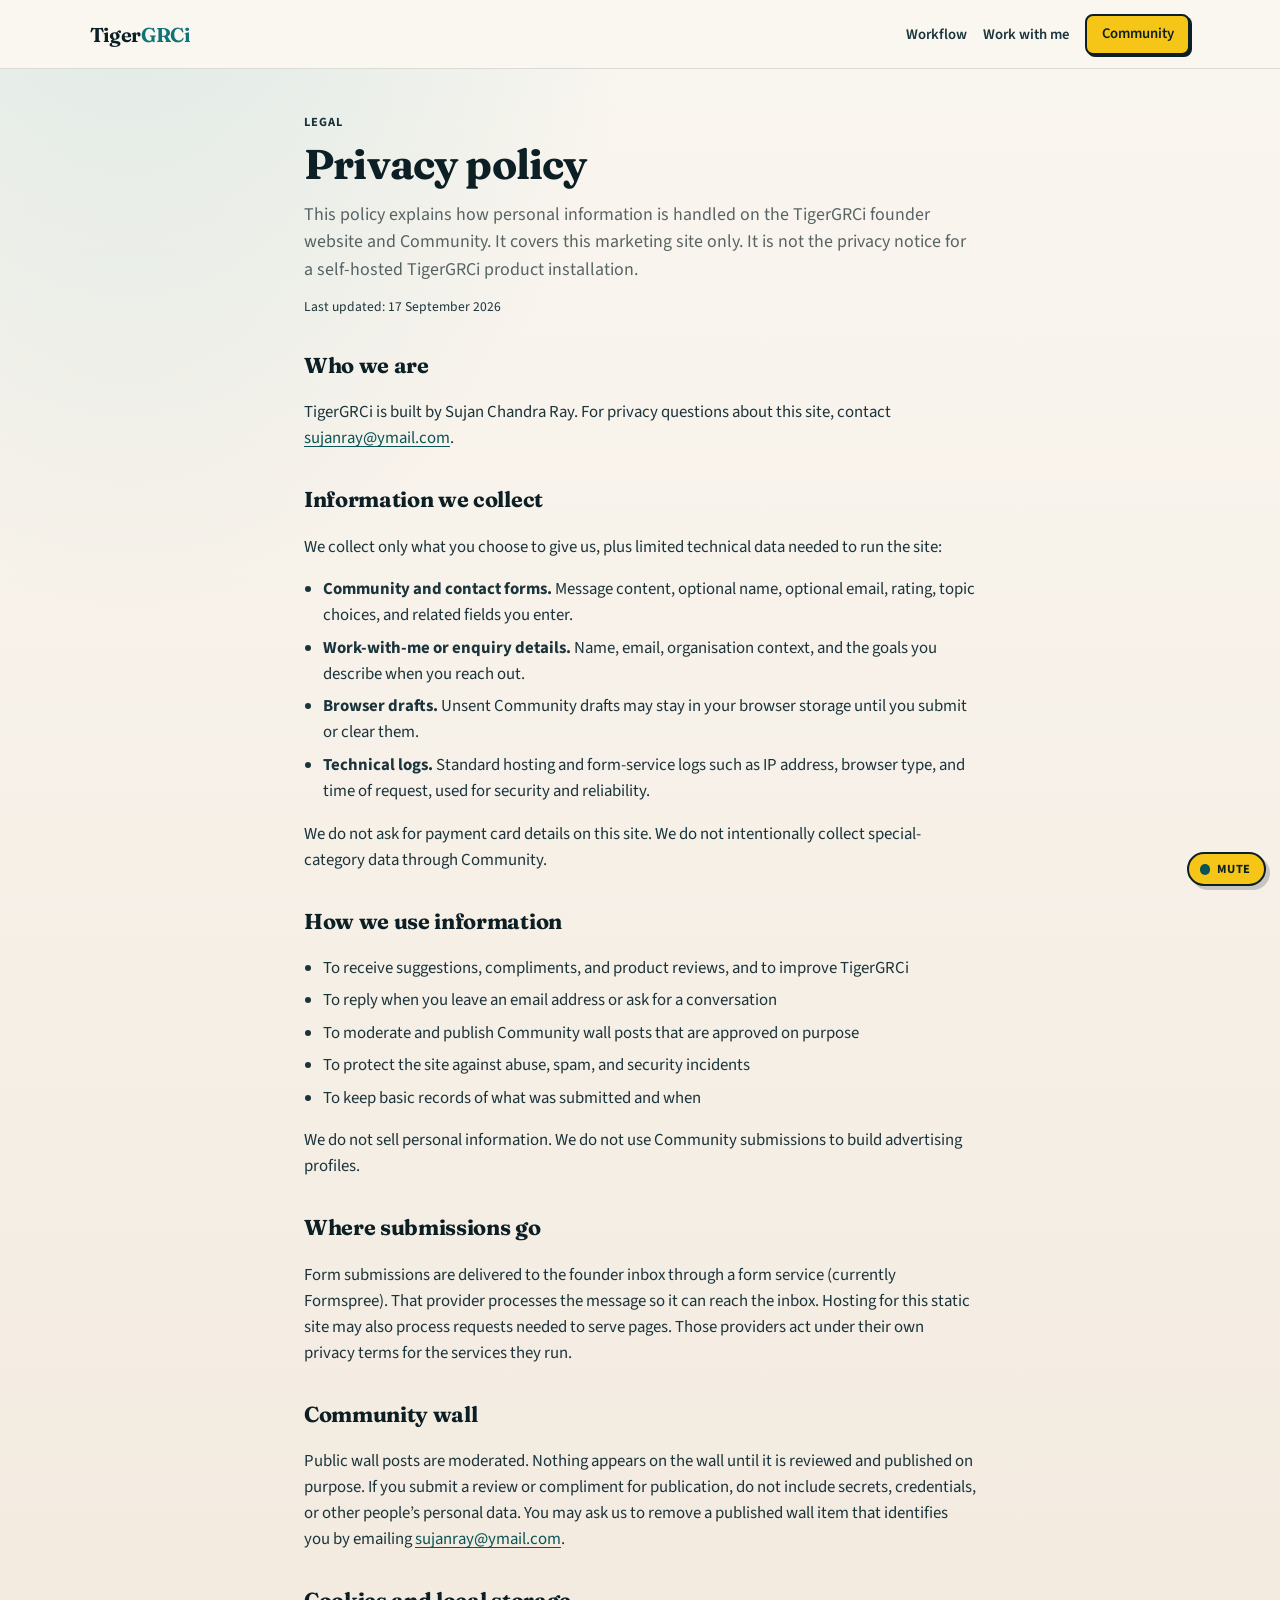
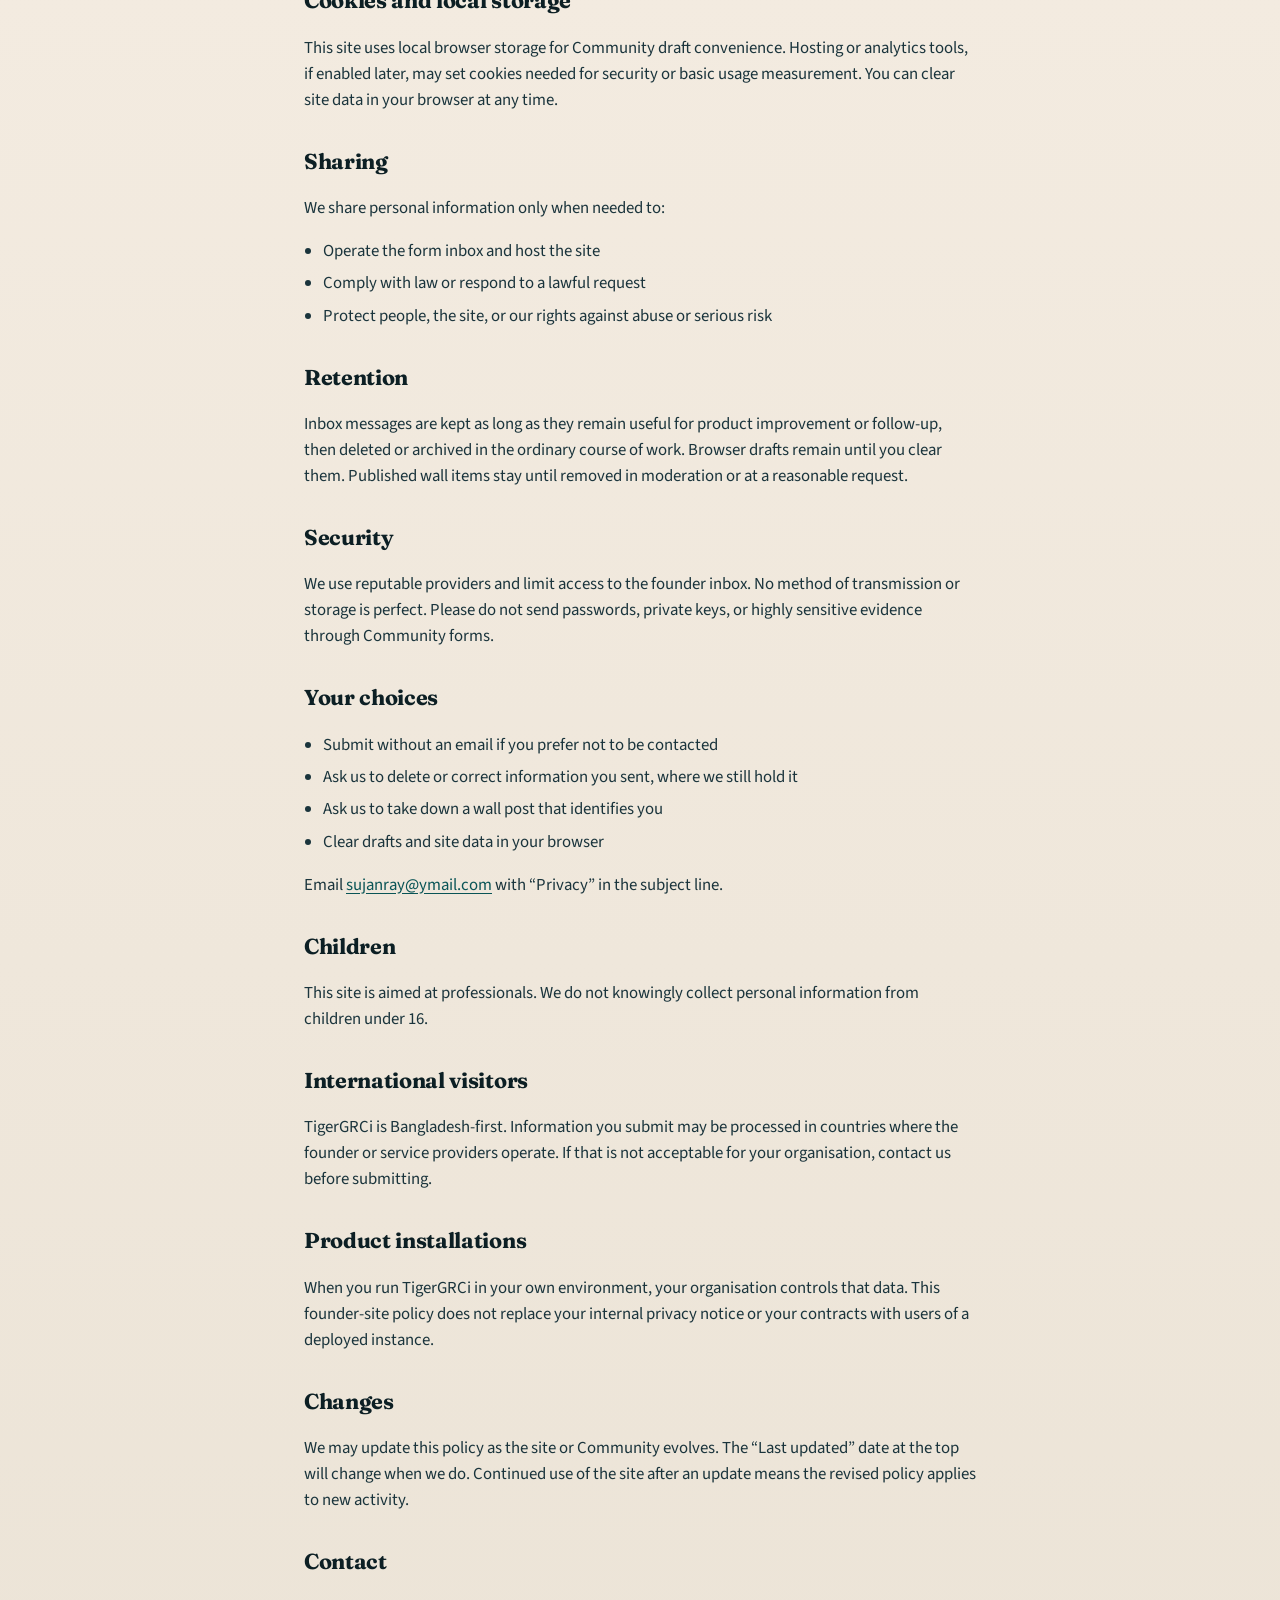
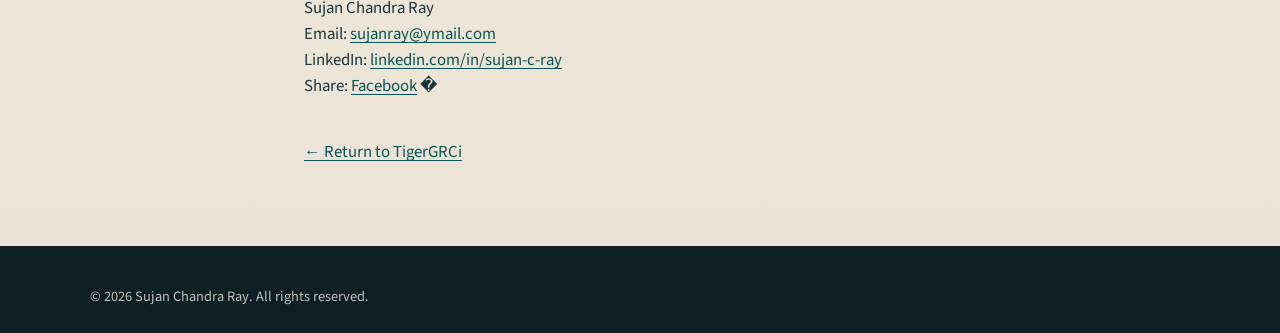
==== commit 362f6fb4: "Lower BGM volume; stop music whenever the page or window loses focus." ====
--- a/privacy.html
+++ b/privacy.html
@@ -11,8 +11,8 @@
   <meta http-equiv="X-Content-Type-Options" content="nosniff" />
   <link rel="canonical" href="https://sujanchandray.github.io/tigergrci-site/privacy.html" />
   <link rel="icon" href="assets/tigergrci-cover.jpg" type="image/jpeg" />
-  <link rel="stylesheet" href="fonts.css?v=bgm10" />
-  <link rel="stylesheet" href="styles.css?v=bgm10" />
+  <link rel="stylesheet" href="fonts.css?v=bgm14" />
+  <link rel="stylesheet" href="styles.css?v=bgm14" />
 </head>
 <body>
   <a class="skip" href="#main">Skip to content</a>
@@ -151,6 +151,6 @@
       <span>© <span id="year"></span> Sujan Chandra Ray. All rights reserved.</span>
     </div>
   </footer>
-  <script src="main.js?v=bgm10" defer></script>
+  <script src="main.js?v=bgm14" defer></script>
 </body>
 </html>
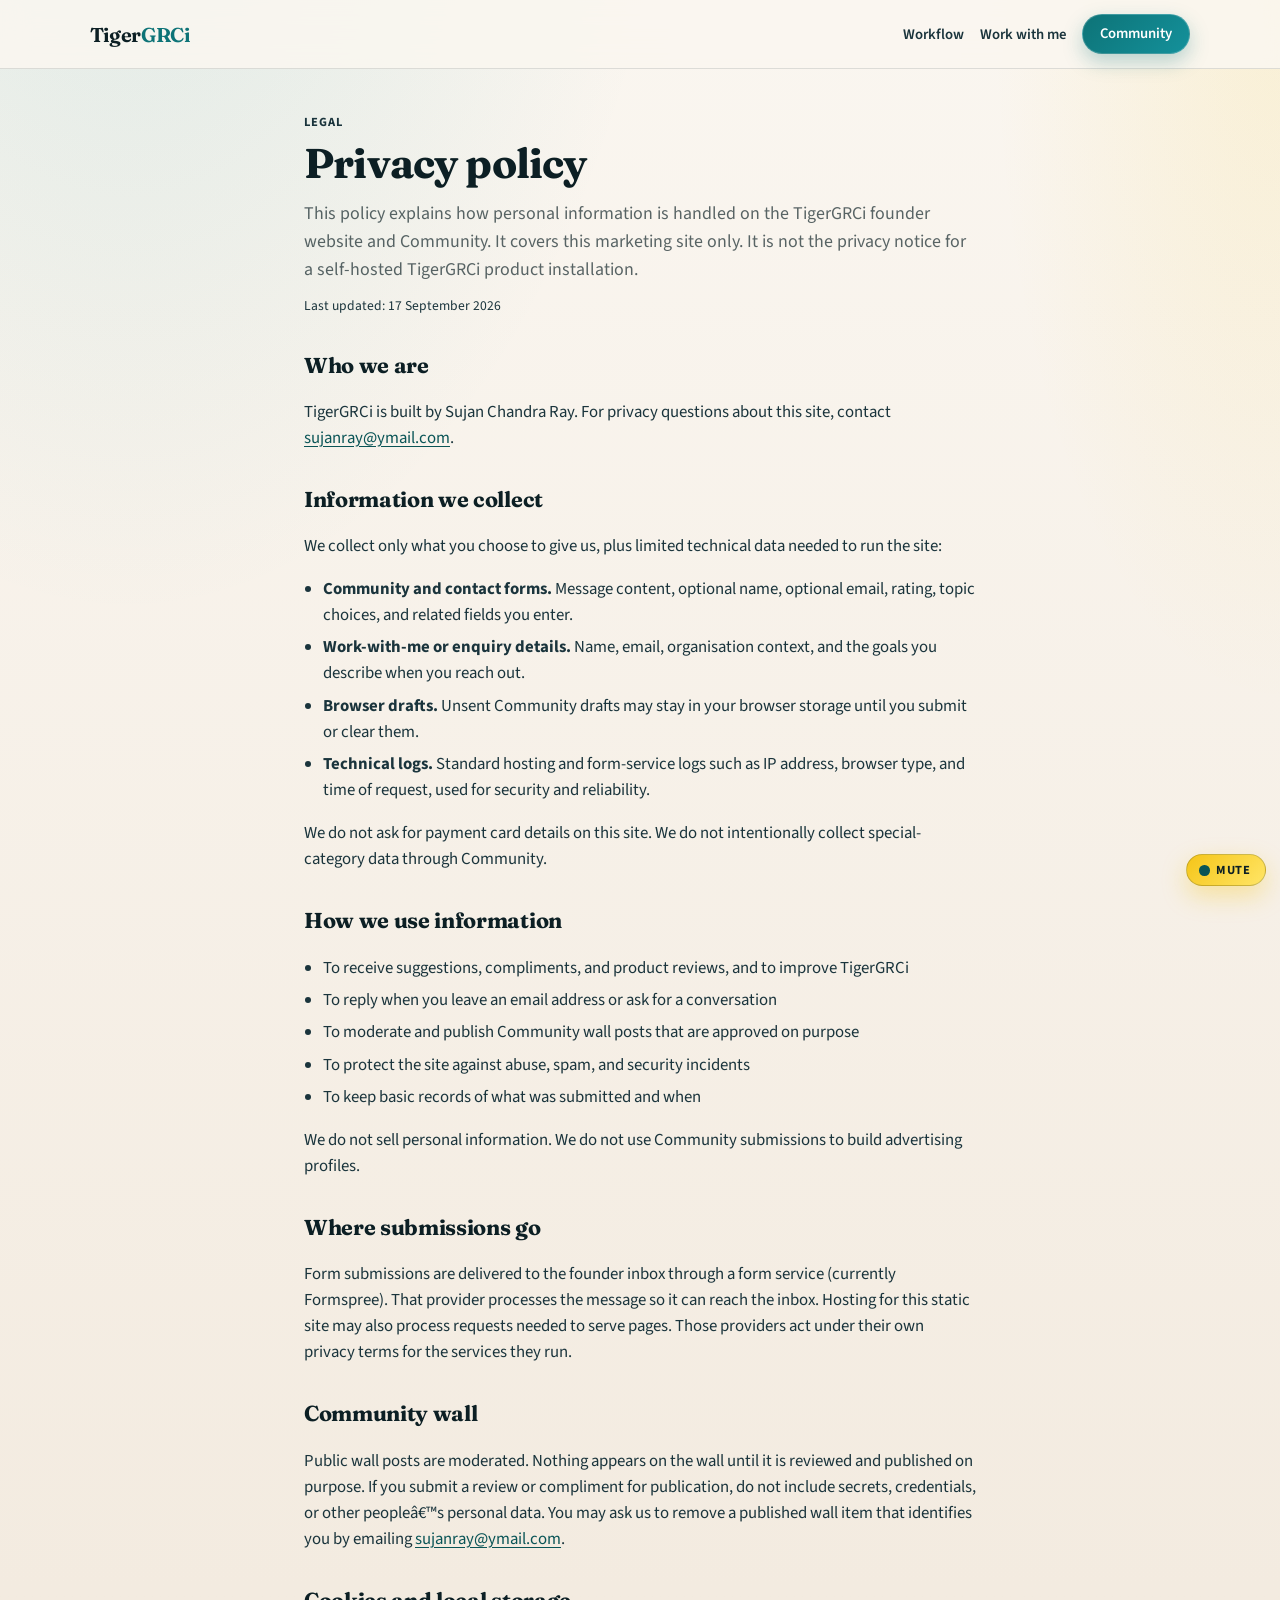
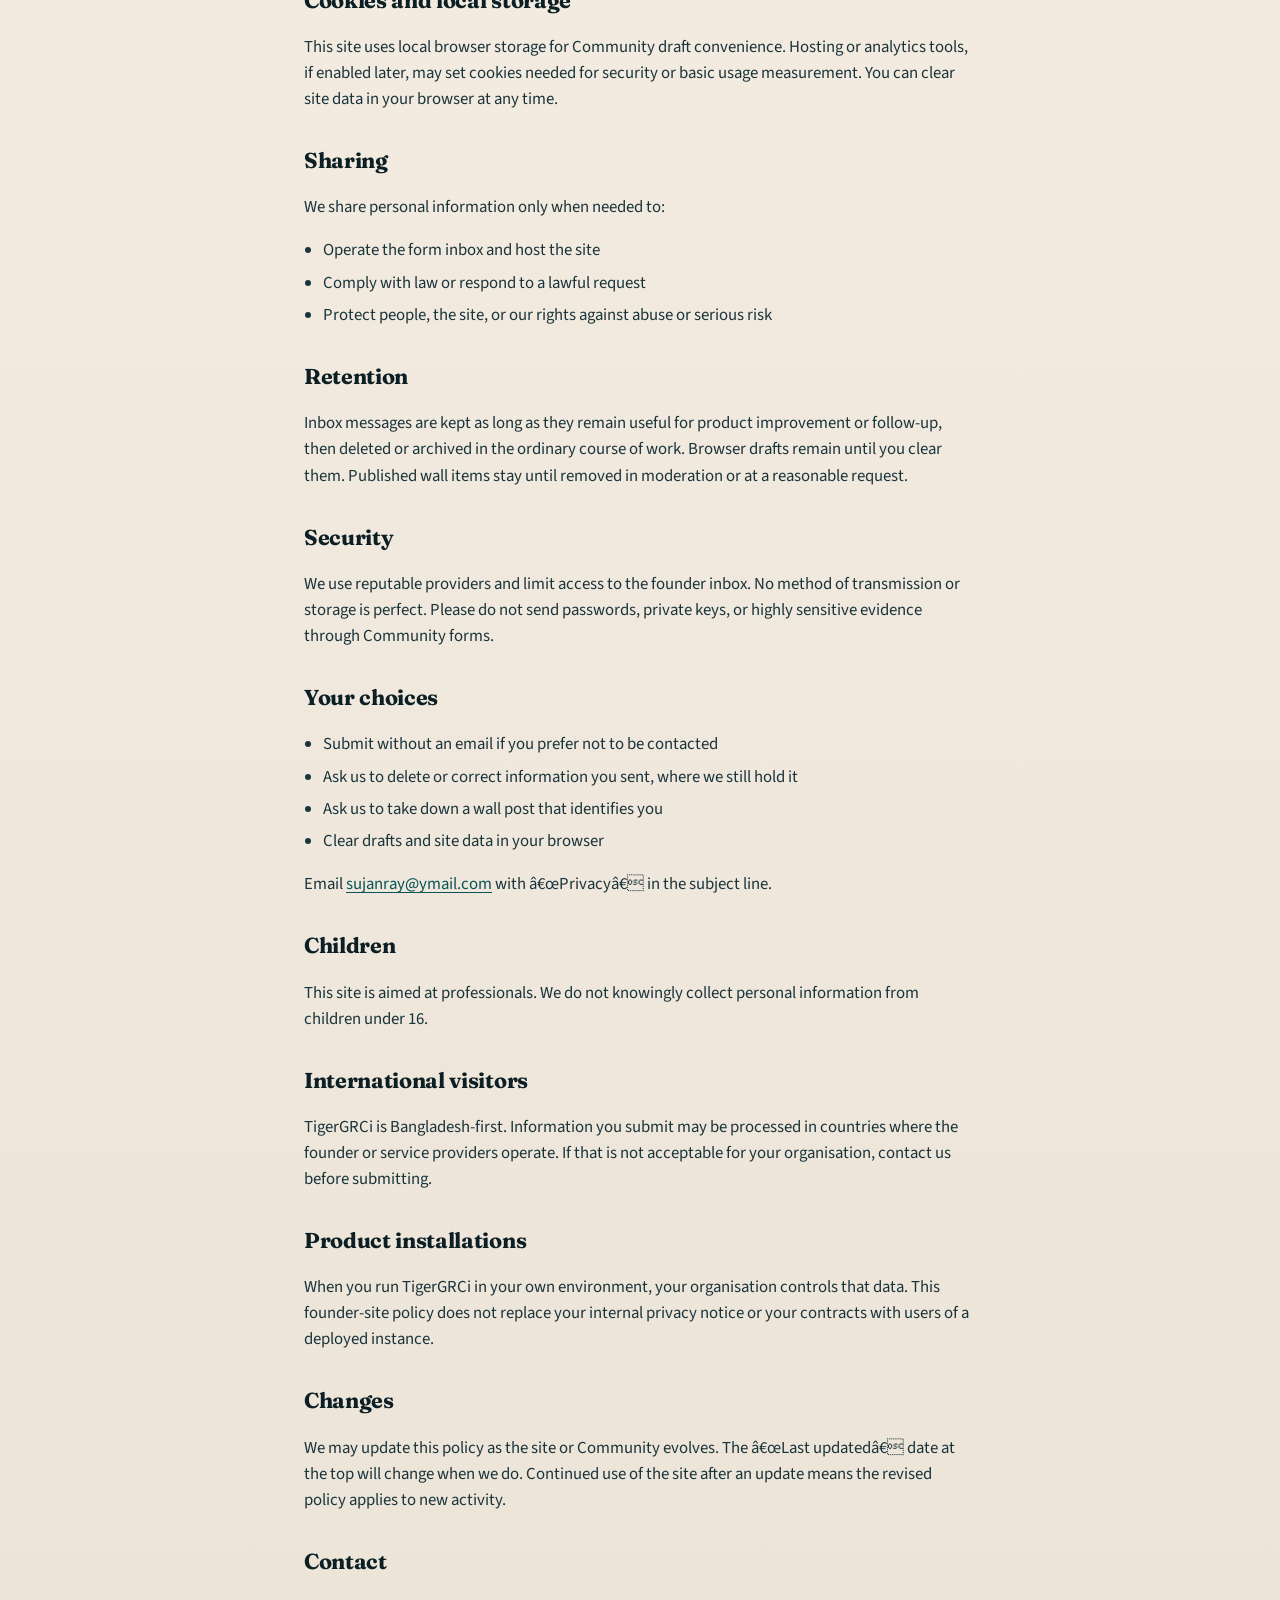
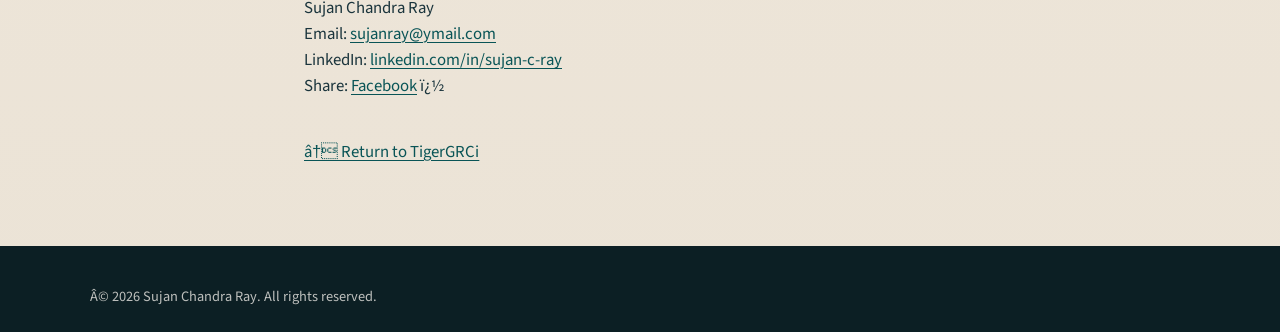
==== commit e5e2371d: "Restore classic SVG Operational Architecture. Ship archflow75 with Collect through Re-check phase pa" ====
--- a/privacy.html
+++ b/privacy.html
@@ -1,18 +1,20 @@
-<!DOCTYPE html>
+﻿<!DOCTYPE html>
 <html lang="en">
 <head>
   <meta charset="utf-8" />
   <meta name="viewport" content="width=device-width, initial-scale=1" />
-  <title>Privacy policy · TigerGRCi</title>
+  <title>Privacy policy Â· TigerGRCi</title>
   <meta name="description" content="How TigerGRCi handles personal information on this founder site and Community." />
-  <meta name="robots" content="index, follow" />
+  <meta name="robots" content="index, follow, max-image-preview:large, max-snippet:-1" />
+  <meta name="googlebot" content="index, follow, max-image-preview:large, max-snippet:-1" />
   <meta http-equiv="Content-Security-Policy" content="default-src 'none'; base-uri 'self'; object-src 'none'; frame-src 'none'; form-action 'self' https://formspree.io; connect-src 'self' https://formspree.io; script-src 'self'; style-src 'self' 'unsafe-inline'; font-src 'self'; img-src 'self' data:; media-src 'self'; upgrade-insecure-requests" />
   <meta name="referrer" content="strict-origin-when-cross-origin" />
   <meta http-equiv="X-Content-Type-Options" content="nosniff" />
   <link rel="canonical" href="https://sujanchandray.github.io/tigergrci-site/privacy.html" />
+  <link rel="sitemap" type="application/xml" title="Sitemap" href="https://sujanchandray.github.io/tigergrci-site/sitemap.xml" />
   <link rel="icon" href="assets/tigergrci-cover.jpg" type="image/jpeg" />
-  <link rel="stylesheet" href="fonts.css?v=bgm14" />
-  <link rel="stylesheet" href="styles.css?v=bgm14" />
+  <link rel="stylesheet" href="fonts.css?v=archflow75" />
+  <link rel="stylesheet" href="styles.css?v=archflow75" />
 </head>
 <body>
   <a class="skip" href="#main">Skip to content</a>
@@ -72,7 +74,7 @@
     <h2>Community wall</h2>
     <p>
       Public wall posts are moderated. Nothing appears on the wall until it is reviewed and published on purpose.
-      If you submit a review or compliment for publication, do not include secrets, credentials, or other people’s personal data.
+      If you submit a review or compliment for publication, do not include secrets, credentials, or other peopleâ€™s personal data.
       You may ask us to remove a published wall item that identifies you by emailing
       <a href="mailto:sujanray@ymail.com">sujanray@ymail.com</a>.
     </p>
@@ -111,7 +113,7 @@
       <li>Ask us to take down a wall post that identifies you</li>
       <li>Clear drafts and site data in your browser</li>
     </ul>
-    <p>Email <a href="mailto:sujanray@ymail.com">sujanray@ymail.com</a> with “Privacy” in the subject line.</p>
+    <p>Email <a href="mailto:sujanray@ymail.com">sujanray@ymail.com</a> with â€œPrivacyâ€ in the subject line.</p>
 
     <h2>Children</h2>
     <p>This site is aimed at professionals. We do not knowingly collect personal information from children under 16.</p>
@@ -130,7 +132,7 @@
 
     <h2>Changes</h2>
     <p>
-      We may update this policy as the site or Community evolves. The “Last updated” date at the top will change when we do.
+      We may update this policy as the site or Community evolves. The â€œLast updatedâ€ date at the top will change when we do.
       Continued use of the site after an update means the revised policy applies to new activity.
     </p>
 
@@ -140,15 +142,15 @@
       Email: <a href="mailto:sujanray@ymail.com">sujanray@ymail.com</a><br />
       LinkedIn: <a href="https://www.linkedin.com/in/sujan-c-ray" target="_blank" rel="noopener noreferrer">linkedin.com/in/sujan-c-ray</a><br />
       Share: <a data-share="facebook" href="#" target="_blank" rel="noopener noreferrer">Facebook</a>
-      �
+      ï¿½
 </p>
 
-    <p class="page-back"><a href="index.html">← Return to TigerGRCi</a></p>
+    <p class="page-back"><a href="index.html">â† Return to TigerGRCi</a></p>
   </main>
 
   <footer class="site-footer">
     <div class="wrap footer-bottom" style="margin-top:0;border:0;padding-top:0">
-      <span>© <span id="year"></span> Sujan Chandra Ray. All rights reserved.</span>
+      <span>Â© <span id="year"></span> Sujan Chandra Ray. All rights reserved.</span>
     </div>
   </footer>
   <script src="main.js?v=bgm14" defer></script>
--- a/styles.css
+++ b/styles.css
@@ -1,7 +1,8 @@
-/* TigerGRCi founder site: teal/ink + warm paper + bold flat yellow accents. Original diagrams. */
+/* TigerGRCi founder site: warm paper + teal + flat yellow. Light brand, CDC-level polish. */
 :root {
   --ink: #0c1f24;
   --ink-soft: #1a343c;
+  --ink-dark: #0c1f24;
   --teal: #0d7377;
   --teal-deep: #095456;
   --teal-glow: #14919b;
@@ -16,13 +17,19 @@
   --line: rgba(12, 31, 36, 0.12);
   --muted: rgba(12, 31, 36, 0.68);
   --white: #ffffff;
+  --text-on-dark: #faf6f0;
+  --surface: rgba(255, 255, 255, 0.82);
+  --glass: rgba(255, 255, 255, 0.72);
+  --glass-border: rgba(12, 31, 36, 0.12);
   --ok: #1b6b4a;
   --shadow: 0 18px 50px rgba(12, 31, 36, 0.12);
-  --radius: 14px;
+  --glow-teal: rgba(20, 145, 155, 0.18);
+  --radius: 16px;
   --radius-flat: 8px;
   --font-display: "Fraunces", "Georgia", serif;
   --font-body: "Source Sans 3", "Segoe UI", sans-serif;
   --max: 1100px;
+  color-scheme: light;
 }
 
 *,
@@ -38,7 +45,8 @@
   line-height: 1.55;
   color: var(--ink);
   background:
-    radial-gradient(ellipse 80% 50% at 10% -10%, rgba(20, 145, 155, 0.16), transparent 55%),
+    radial-gradient(ellipse 80% 50% at 10% -10%, rgba(20, 145, 155, 0.14), transparent 55%),
+    radial-gradient(ellipse 45% 40% at 100% 0%, rgba(245, 197, 24, 0.12), transparent 50%),
     linear-gradient(180deg, var(--paper-bright) 0%, var(--paper) 45%, #ebe3d6 100%);
   min-height: 100vh;
 }
@@ -79,7 +87,9 @@
   position: sticky;
   top: 0;
   z-index: 40;
-  background: var(--paper-bright);
+  background: rgba(250, 246, 240, 0.88);
+  backdrop-filter: blur(14px);
+  -webkit-backdrop-filter: blur(14px);
   border-bottom: 1px solid var(--line);
 }
 
@@ -127,28 +137,39 @@
 
 .nav-cta {
   display: inline-flex;
-  padding: 0.45rem 0.9rem;
-  border-radius: var(--radius-flat);
-  background: var(--flat-yellow);
-  color: var(--ink) !important;
-  font-weight: 650;
-  border: 2px solid var(--ink);
-  box-shadow: 2px 2px 0 var(--ink);
+  align-items: center;
+  padding: 0.5rem 1.05rem;
+  border-radius: 999px;
+  background: linear-gradient(135deg, #0d7377 0%, #14919b 100%);
+  color: #fff !important;
+  font-weight: 700;
+  border: 1px solid rgba(255, 255, 255, 0.2);
+  box-shadow: 0 8px 20px rgba(13, 115, 119, 0.28);
+  transition: transform 0.2s ease, box-shadow 0.2s ease, background 0.2s ease;
 }
 .nav-cta:hover {
-  background: var(--ink);
-  color: var(--flat-yellow) !important;
+  background: linear-gradient(135deg, #14919b 0%, #3ec4c8 100%);
+  color: #fff !important;
+  transform: translateY(-1px);
+  box-shadow: 0 12px 26px rgba(20, 145, 155, 0.35);
 }
 
 .nav-toggle {
   display: none;
   border: 1px solid var(--line);
   background: var(--white);
-  border-radius: 8px;
-  padding: 0.4rem 0.65rem;
+  color: var(--ink);
+  border-radius: 999px;
+  padding: 0.45rem 0.85rem;
   font: inherit;
   font-weight: 650;
   cursor: pointer;
+  box-shadow: 0 4px 14px rgba(12, 31, 36, 0.06);
+  transition: background 0.2s ease, border-color 0.2s ease, transform 0.2s ease;
+}
+.nav-toggle:hover {
+  border-color: rgba(13, 115, 119, 0.35);
+  transform: translateY(-1px);
 }
 
 /* Hero */
@@ -158,12 +179,14 @@
   overflow: visible;
 }
 
-/* Option B — yellow flat chrome around frozen orbit (no overlays on copy / .mm-*) */
+/* Hero — light flat yellow field + mindmap product visual */
 .hero--flat {
   background:
     linear-gradient(105deg, var(--flat-yellow) 0%, var(--flat-yellow) 44%, var(--flat-yellow-soft) 60%, transparent 74%),
     radial-gradient(ellipse 50% 65% at 80% 42%, rgba(245, 197, 24, 0.28), transparent 68%);
   isolation: isolate;
+  min-height: min(88vh, 900px);
+  padding-bottom: 3rem;
 }
 
 .hero--flat::before {
@@ -182,10 +205,43 @@
 
 .hero--flat .hero-grid,
 .hero--flat .hero-compose,
+.hero--flat .hero-at-a-glance,
 .hero--flat .scroll-cue,
 .hero--flat .wave {
   position: relative;
   z-index: 1;
+}
+
+.hero-trust-badge {
+  margin: 0 0 0.65rem;
+  font-size: 0.72rem;
+  font-weight: 700;
+  letter-spacing: 0.08em;
+  text-transform: uppercase;
+  color: var(--teal-deep);
+  max-width: 38rem;
+  line-height: 1.45;
+}
+
+.hero-proof-pills {
+  list-style: none;
+  margin: 1rem 0 1.1rem;
+  padding: 0;
+  display: flex;
+  flex-wrap: wrap;
+  gap: 0.45rem;
+  max-width: 38rem;
+}
+.hero-proof-pills li {
+  font-size: 0.78rem;
+  font-weight: 650;
+  padding: 0.42rem 0.85rem;
+  border-radius: 999px;
+  border: 1px solid rgba(12, 31, 36, 0.2);
+  background: rgba(255, 255, 255, 0.88);
+  color: var(--ink-soft);
+  line-height: 1.25;
+  box-shadow: 0 6px 16px rgba(12, 31, 36, 0.08);
 }
 
 .hero--flat .hero-place {
@@ -207,42 +263,102 @@
   font-weight: 550;
 }
 
+.hero--flat .hero-copy h1.hero-brand {
+  max-width: none;
+  margin-bottom: 0.35rem;
+  font-size: clamp(2.4rem, 5vw, 3.35rem);
+}
+
+.hero-brand span { color: var(--teal); }
+
+.hero-tagline {
+  margin: 0 0 1rem;
+  max-width: 38ch;
+  font-size: clamp(1.1rem, 2vw, 1.32rem);
+  font-weight: 600;
+  line-height: 1.35;
+  color: var(--ink);
+  animation: rise 0.7s ease 0.04s both;
+}
+
+.hero-academic {
+  display: flex;
+  flex-direction: column;
+  gap: 0.1rem;
+  margin: 0 0 1.25rem;
+  padding-left: 0.75rem;
+  border-left: 2px solid var(--flat-yellow-deep);
+  font-size: 0.86rem;
+  line-height: 1.45;
+  color: var(--muted);
+  animation: rise 0.7s ease 0.06s both;
+}
+
+.hero-academic span:first-child {
+  font-style: italic;
+}
+
+.academic-section {
+  padding: 2.25rem 0;
+}
+
+.academic-section .academic-text {
+  max-width: 44rem;
+  margin: 0;
+  font-size: 1rem;
+  line-height: 1.6;
+  color: var(--ink);
+}
+
+@media (max-width: 480px) {
+  .hero-tagline { font-size: 1.05rem; }
+  .hero-academic { font-size: 0.8rem; }
+}
+
 .btn-flat {
-  border-radius: var(--radius-flat);
-  box-shadow: 3px 3px 0 var(--ink);
-  transition: transform 0.15s ease, box-shadow 0.15s ease, background 0.15s ease, color 0.15s ease;
+  border-radius: 999px;
+  box-shadow: 0 10px 24px rgba(12, 31, 36, 0.16);
+  transition: transform 0.2s ease, box-shadow 0.2s ease, background 0.2s ease, color 0.2s ease, border-color 0.2s ease;
   animation: flat-cta-in 0.7s cubic-bezier(0.22, 1, 0.36, 1) 0.12s both;
 }
 
 .btn-flat:hover {
-  transform: translate(-1px, -1px);
-  box-shadow: 4px 4px 0 var(--ink);
+  transform: translateY(-2px);
+  box-shadow: 0 14px 30px rgba(12, 31, 36, 0.2);
 }
 
 .btn-flat:active {
-  transform: translate(1px, 1px);
-  box-shadow: 1px 1px 0 var(--ink);
+  transform: translateY(0);
+  box-shadow: 0 6px 16px rgba(12, 31, 36, 0.14);
 }
 
 .hero--flat .btn-primary.btn-flat {
-  background: var(--ink);
-  color: var(--flat-yellow);
+  background: linear-gradient(135deg, #0a1620 0%, #0d7377 100%);
+  color: #5ef0f4;
+  border: 1px solid rgba(62, 196, 200, 0.35);
+  box-shadow:
+    0 0 18px rgba(62, 196, 200, 0.28),
+    0 12px 28px rgba(12, 31, 36, 0.22);
+}
+
+.hero--flat .btn-primary.btn-flat:hover {
+  background: linear-gradient(135deg, #061018 0%, #14919b 100%);
+  color: #9af7fa;
+  box-shadow:
+    0 0 26px rgba(62, 196, 200, 0.4),
+    0 16px 32px rgba(12, 31, 36, 0.26);
+}
+
+.hero--flat .btn-ghost.btn-flat {
+  background: rgba(255, 255, 255, 0.88);
+  border: 1.5px solid rgba(12, 31, 36, 0.55);
+  color: var(--ink);
+  box-shadow: 0 8px 20px rgba(12, 31, 36, 0.1);
+}
+
+.hero--flat .btn-ghost.btn-flat:hover {
+  background: #fff;
   border-color: var(--ink);
-}
-
-.hero--flat .btn-primary.btn-flat:hover {
-  background: var(--teal-deep);
-  color: var(--white);
-}
-
-.hero--flat .btn-ghost.btn-flat {
-  background: var(--white);
-  border-color: var(--ink);
-  color: var(--ink);
-}
-
-.hero--flat .btn-ghost.btn-flat:hover {
-  background: var(--flat-yellow);
   color: var(--ink);
 }
 
@@ -253,6 +369,43 @@
   border: 2px solid var(--ink);
   border-radius: var(--radius-flat);
   box-shadow: 4px 4px 0 var(--flat-yellow-deep);
+}
+
+.hero-at-a-glance {
+  margin-top: 1.5rem;
+  padding: 1.15rem 1.25rem;
+  background: rgba(255, 255, 255, 0.88);
+  border: 2px solid var(--ink);
+  border-radius: var(--radius);
+  box-shadow: 6px 6px 0 rgba(12, 31, 36, 0.12);
+}
+.hero-at-a-glance .section-label {
+  margin-bottom: 0.45rem;
+}
+.hero-at-a-glance-list {
+  list-style: none;
+  margin: 0;
+  padding: 0;
+  display: grid;
+  gap: 0.55rem;
+  grid-template-columns: repeat(auto-fit, minmax(180px, 1fr));
+}
+.hero-at-a-glance-list li {
+  font-size: 0.92rem;
+  font-weight: 650;
+  color: var(--ink-soft);
+  padding: 0.55rem 0.7rem;
+  background: var(--paper-bright);
+  border: 1px solid var(--line);
+  border-radius: 12px;
+}
+.hero-at-a-glance-list strong {
+  display: block;
+  color: var(--teal-deep);
+  font-size: 0.72rem;
+  letter-spacing: 0.06em;
+  text-transform: uppercase;
+  margin-bottom: 0.2rem;
 }
 
 .hero--flat .wave {
@@ -414,6 +567,10 @@
   display: flex;
   align-items: flex-start;
   gap: 1.35rem;
+  background: transparent;
+  border: none;
+  border-radius: 0;
+  box-shadow: none;
 }
 
 .mm-tree-rail {
@@ -545,6 +702,7 @@
     linear-gradient(165deg, rgba(255, 255, 255, 0.96) 0%, rgba(250, 246, 240, 0.98) 100%);
   box-shadow: 0 14px 36px rgba(12, 31, 36, 0.1);
   animation: mm-col-in 0.38s cubic-bezier(0.22, 1, 0.36, 1) both;
+  color: var(--ink-soft);
 }
 
 .mm-tree-detail-kicker {
@@ -645,6 +803,10 @@
   margin: 0 auto;
   padding: 0;
   overflow: visible;
+  border-radius: 0;
+  border: none;
+  background: transparent;
+  box-shadow: none;
 }
 .mm-ring {
   position: absolute;
@@ -1122,6 +1284,14 @@
   .wf-arch-slide,
   .workflow-arch-head {
     transition: none;
+    transform: none;
+  }
+  .wf-arch-slide.is-active {
+    transform: none;
+  }
+  .workflow-flow-step:hover,
+  .workflow-flow-step:focus-visible {
+    transform: none;
   }
   .scroll-cue-arrow {
     animation: none;
@@ -1144,31 +1314,84 @@
   clip-path: ellipse(55% 100% at 50% 100%);
 }
 
-/* Buttons */
+/* Buttons — modern pills with soft glow (TigerGRCi light brand) */
 .btn {
   display: inline-flex;
   align-items: center;
   justify-content: center;
-  gap: 0.4rem;
-  padding: 0.75rem 1.25rem;
+  gap: 0.45rem;
+  padding: 0.8rem 1.35rem;
   border-radius: 999px;
   border: 1px solid transparent;
   font: inherit;
   font-weight: 700;
+  letter-spacing: 0.01em;
   cursor: pointer;
   text-decoration: none;
-  transition: transform 0.15s ease, background 0.15s ease, color 0.15s ease;
-}
-.btn:active { transform: translateY(1px); }
-.btn-primary { background: var(--accent); color: var(--white); }
-.btn-primary:hover { background: #a84b1d; color: var(--white); }
-.btn-ghost { background: transparent; border-color: var(--ink); color: var(--ink); }
-.btn-ghost:hover { background: var(--ink); color: var(--paper-bright); }
-.btn-teal { background: var(--teal); color: var(--white); }
-.btn-teal:hover { background: var(--teal-deep); color: var(--white); }
-.btn-ink { background: var(--ink); color: var(--paper-bright); }
-.btn-ink:hover { background: var(--teal-deep); color: var(--white); }
-.btn:disabled { opacity: 0.45; cursor: not-allowed; }
+  transition:
+    transform 0.2s ease,
+    background 0.2s ease,
+    color 0.2s ease,
+    border-color 0.2s ease,
+    box-shadow 0.2s ease;
+}
+.btn:hover { transform: translateY(-2px); }
+.btn:active { transform: translateY(0); }
+.btn-primary {
+  background: linear-gradient(135deg, #c45c26 0%, #e07a3a 100%);
+  color: var(--white);
+  border-color: rgba(255, 255, 255, 0.18);
+  box-shadow: 0 10px 24px rgba(196, 92, 38, 0.28);
+}
+.btn-primary:hover {
+  background: linear-gradient(135deg, #a84b1d 0%, #f08850 100%);
+  color: var(--white);
+  box-shadow: 0 14px 30px rgba(196, 92, 38, 0.36);
+}
+.btn-ghost {
+  background: rgba(255, 255, 255, 0.72);
+  border-color: rgba(12, 31, 36, 0.55);
+  color: var(--ink);
+  box-shadow: 0 6px 18px rgba(12, 31, 36, 0.08);
+}
+.btn-ghost:hover {
+  background: #fff;
+  border-color: var(--ink);
+  color: var(--ink);
+  box-shadow: 0 10px 24px rgba(12, 31, 36, 0.12);
+}
+.btn-teal {
+  background: linear-gradient(135deg, #0d7377 0%, #14919b 100%);
+  color: var(--white);
+  border-color: rgba(255, 255, 255, 0.16);
+  box-shadow: 0 10px 24px rgba(13, 115, 119, 0.28);
+}
+.btn-teal:hover {
+  background: linear-gradient(135deg, #14919b 0%, #3ec4c8 100%);
+  color: var(--white);
+  box-shadow: 0 14px 30px rgba(20, 145, 155, 0.36);
+}
+.btn-ink {
+  background: linear-gradient(135deg, #0a1620 0%, #123038 100%);
+  color: #5ef0f4;
+  border-color: rgba(62, 196, 200, 0.28);
+  box-shadow:
+    0 0 16px rgba(62, 196, 200, 0.2),
+    0 10px 24px rgba(12, 31, 36, 0.22);
+}
+.btn-ink:hover {
+  background: linear-gradient(135deg, #061018 0%, #0d7377 100%);
+  color: #9af7fa;
+  box-shadow:
+    0 0 24px rgba(62, 196, 200, 0.35),
+    0 14px 28px rgba(12, 31, 36, 0.28);
+}
+.btn:disabled {
+  opacity: 0.45;
+  cursor: not-allowed;
+  transform: none;
+  box-shadow: none;
+}
 
 /* Sections */
 section { padding: 3.25rem 0; scroll-margin-top: 7.25rem; }
@@ -1202,35 +1425,158 @@
 }
 
 #problem {
+  padding: 0;
   padding-bottom: 0;
+}
+
+.problem-showcase {
+  padding: 3.5rem 0 3.25rem;
+  background:
+    radial-gradient(ellipse 70% 50% at 10% 0%, rgba(20, 145, 155, 0.1), transparent 55%),
+    linear-gradient(180deg, var(--paper-bright) 0%, var(--paper) 100%);
+  color: var(--ink);
+}
+
+.problem-showcase .section-label {
+  color: var(--teal-deep);
+}
+
+.problem-showcase h2 {
+  color: var(--ink);
+  max-width: 28ch;
+}
+
+.problem-showcase .section-intro {
+  color: var(--muted);
+  max-width: 42rem;
 }
 
 .problem-grid {
   display: grid;
-  gap: 1rem;
-  grid-template-columns: repeat(auto-fit, minmax(220px, 1fr));
-}
+  gap: 1.15rem;
+  grid-template-columns: repeat(4, minmax(0, 1fr));
+  margin-top: 0.35rem;
+}
+
 .problem-card {
-  background: rgba(255, 255, 255, 0.72);
-  border: 2px solid var(--ink);
-  border-radius: var(--radius-flat);
-  padding: 1.15rem 1.2rem;
-  box-shadow: 4px 4px 0 var(--flat-yellow);
-  transition: transform 0.2s ease, box-shadow 0.2s ease;
-}
+  --problem-accent: #2aabaf;
+  --problem-glow: rgba(42, 171, 175, 0.45);
+  position: relative;
+  display: flex;
+  flex-direction: column;
+  align-items: center;
+  text-align: center;
+  gap: 0.75rem;
+  min-height: 260px;
+  padding: 1.6rem 1.15rem 1.35rem;
+  background: linear-gradient(165deg, #152229 0%, #0c1a22 100%);
+  border: 1px solid rgba(255, 255, 255, 0.12);
+  border-radius: 20px;
+  box-shadow:
+    0 18px 40px rgba(12, 31, 36, 0.18),
+    0 0 28px -8px var(--problem-glow);
+  transition:
+    transform 0.28s ease,
+    border-color 0.28s ease,
+    box-shadow 0.28s ease,
+    background 0.28s ease;
+}
+
+.problem-card::after {
+  content: "";
+  position: absolute;
+  left: 18%;
+  right: 18%;
+  bottom: -1px;
+  height: 3px;
+  border-radius: 999px;
+  background: var(--problem-accent);
+  box-shadow: 0 0 18px var(--problem-glow);
+  opacity: 0.85;
+}
+
 .problem-card:hover {
-  transform: translate(-2px, -2px);
-  box-shadow: 6px 6px 0 var(--flat-yellow);
-}
+  transform: translateY(-8px);
+  border-color: var(--problem-accent);
+  background: linear-gradient(165deg, #1a2c34 0%, #0f2228 100%);
+  box-shadow:
+    0 24px 48px rgba(12, 31, 36, 0.22),
+    0 0 36px -4px var(--problem-glow);
+}
+
+.problem-card--teal {
+  --problem-accent: #2aabaf;
+  --problem-glow: rgba(42, 171, 175, 0.5);
+}
+.problem-card--amber {
+  --problem-accent: #e6b400;
+  --problem-glow: rgba(230, 180, 0, 0.45);
+}
+.problem-card--coral {
+  --problem-accent: #e07a3a;
+  --problem-glow: rgba(224, 122, 58, 0.5);
+}
+.problem-card--violet {
+  --problem-accent: #7c6cf0;
+  --problem-glow: rgba(124, 108, 240, 0.5);
+}
+
+.problem-card-icon {
+  display: grid;
+  place-items: center;
+  width: 3.25rem;
+  height: 3.25rem;
+  margin-bottom: 0.15rem;
+  color: var(--problem-accent);
+  filter: drop-shadow(0 0 10px var(--problem-glow));
+}
+.problem-card-icon svg {
+  width: 2.35rem;
+  height: 2.35rem;
+}
+
 .problem-card h3 {
   font-family: var(--font-display);
-  font-size: 1.15rem;
-  margin: 0 0 0.45rem;
-}
-.problem-card p { margin: 0; color: var(--muted); font-size: 0.98rem; }
+  font-size: 1.12rem;
+  font-weight: 650;
+  letter-spacing: -0.015em;
+  margin: 0;
+  color: var(--problem-accent);
+}
+
+.problem-card p {
+  margin: 0;
+  color: rgba(244, 247, 248, 0.68);
+  font-size: 0.92rem;
+  line-height: 1.45;
+  max-width: 28ch;
+}
+
+@media (max-width: 960px) {
+  .problem-grid {
+    grid-template-columns: repeat(2, minmax(0, 1fr));
+  }
+}
+
+@media (max-width: 560px) {
+  .problem-grid {
+    grid-template-columns: 1fr;
+  }
+  .problem-card {
+    min-height: 0;
+  }
+}
+
+@media (prefers-reduced-motion: reduce) {
+  .problem-card,
+  .problem-card:hover {
+    transition: none;
+    transform: none;
+  }
+}
 
 .solve-band {
-  margin-top: 2.25rem;
+  margin-top: 0;
   padding: 2.25rem 0;
   background:
     linear-gradient(90deg, var(--flat-yellow) 0 8px, transparent 8px),
@@ -1263,7 +1609,16 @@
 }
 
 .solve-band-cta {
-  box-shadow: none;
+  box-shadow: 0 10px 24px rgba(0, 0, 0, 0.28);
+}
+.solve-band .btn-primary {
+  background: linear-gradient(135deg, #e07a3a 0%, #f5c518 100%);
+  color: #0a1620;
+  border-color: transparent;
+}
+.solve-band .btn-primary:hover {
+  background: linear-gradient(135deg, #f08850 0%, #ffe566 100%);
+  color: #0a1620;
 }
 
 .hero-compose {
@@ -1320,7 +1675,9 @@
   position: sticky;
   top: 57px;
   z-index: 35;
-  background: rgba(243, 235, 224, 0.96);
+  background: rgba(250, 246, 240, 0.94);
+  backdrop-filter: blur(12px);
+  -webkit-backdrop-filter: blur(12px);
   border-bottom: 1px solid var(--line);
 }
 
@@ -1902,67 +2259,106 @@
   flex-wrap: wrap;
   justify-content: center;
   align-items: center;
-  gap: 0.5rem 0.4rem;
+  gap: 0.55rem 0.45rem;
 }
 
 .workflow-flow-step {
   appearance: none;
   -webkit-appearance: none;
+  display: inline-flex;
+  align-items: center;
+  gap: 0.55rem;
   border: 1px solid rgba(12, 31, 36, 0.12);
-  background: #fff;
+  background: rgba(255, 255, 255, 0.94);
   color: var(--ink);
   font: inherit;
   font-size: 0.82rem;
   font-weight: 700;
-  padding: 0.72rem 1rem;
-  border-radius: 12px;
+  padding: 0.48rem 0.95rem 0.48rem 0.5rem;
+  border-radius: 999px;
   cursor: pointer;
-  transition: background 0.28s ease, color 0.28s ease, box-shadow 0.28s ease, border-color 0.28s ease, transform 0.28s ease;
+  box-shadow: 0 8px 20px rgba(12, 31, 36, 0.07);
+  transition:
+    background 0.28s ease,
+    color 0.28s ease,
+    box-shadow 0.28s ease,
+    border-color 0.28s ease,
+    transform 0.28s ease;
+}
+
+.workflow-flow-step .wf-flow-num {
+  display: inline-grid;
+  place-items: center;
+  width: 1.55rem;
+  height: 1.55rem;
+  border-radius: 50%;
+  background: rgba(13, 115, 119, 0.12);
+  color: var(--teal-deep);
+  font-size: 0.72rem;
+  font-weight: 800;
+  flex-shrink: 0;
 }
 
 .workflow-flow-step:hover,
 .workflow-flow-step:focus-visible {
   border-color: rgba(13, 115, 119, 0.45);
-  box-shadow: 0 0 0 2px rgba(20, 145, 155, 0.18);
+  transform: translateY(-1px);
+  box-shadow:
+    0 0 0 2px rgba(20, 145, 155, 0.16),
+    0 12px 26px rgba(13, 115, 119, 0.14);
   outline: none;
 }
 
 .workflow-flow-step.is-arch-open,
 .workflow-flow-step.is-demo-active.is-arch-open {
-  background: var(--ink);
-  color: var(--paper-bright);
-  border-color: var(--ink);
+  background: linear-gradient(135deg, #0d7377 0%, #14919b 100%);
+  color: #fff;
+  border-color: transparent;
+  box-shadow:
+    0 0 18px rgba(62, 196, 200, 0.28),
+    0 12px 28px rgba(13, 115, 119, 0.28);
+}
+
+.workflow-flow-step.is-arch-open .wf-flow-num,
+.workflow-flow-step.is-demo-active.is-arch-open .wf-flow-num {
+  background: rgba(255, 255, 255, 0.2);
+  color: #fff;
 }
 
 .workflow-flow-step.is-demo-active:not(.is-arch-open) {
   border-color: rgba(13, 115, 119, 0.55);
-  box-shadow: 0 0 0 2px rgba(20, 145, 155, 0.12);
+  box-shadow:
+    0 0 0 2px rgba(20, 145, 155, 0.12),
+    0 8px 20px rgba(13, 115, 119, 0.1);
 }
 
 .workflow-flow-arrow {
-  width: 0;
-  height: 0;
-  border-top: 6px solid transparent;
-  border-bottom: 6px solid transparent;
-  border-left: 9px solid var(--teal);
+  width: 0.55rem;
+  height: 0.55rem;
+  border-top: 2px solid rgba(13, 115, 119, 0.55);
+  border-right: 2px solid rgba(13, 115, 119, 0.55);
+  transform: rotate(45deg);
   flex: 0 0 auto;
+  opacity: 0.85;
 }
 
 .workflow-arch {
-  margin-top: 1.15rem;
-  padding: 1.1rem 1rem 1.15rem;
-  border-radius: 16px;
-  border: 1px solid var(--line);
+  margin-top: 1.25rem;
+  padding: 1.2rem 1.05rem 1.25rem;
+  border-radius: 20px;
+  border: 1px solid rgba(15, 36, 48, 0.1);
   background:
-    linear-gradient(180deg, rgba(255, 255, 255, 0.92) 0%, rgba(250, 246, 240, 0.96) 100%);
-  box-shadow: var(--shadow);
+    linear-gradient(165deg, rgba(255, 255, 255, 0.96) 0%, rgba(244, 247, 248, 0.98) 100%);
+  box-shadow:
+    0 18px 48px rgba(12, 31, 36, 0.08),
+    0 0 0 1px rgba(255, 255, 255, 0.7) inset;
   animation: mm-col-in 0.4s cubic-bezier(0.22, 1, 0.36, 1) both;
   scroll-margin-top: 5.5rem;
 }
 
 .workflow-arch-head {
-  margin-bottom: 0.55rem;
-  transition: opacity 0.55s cubic-bezier(0.4, 0, 0.2, 1);
+  margin-bottom: 0.7rem;
+  transition: opacity 0.55s cubic-bezier(0.4, 0, 0.2, 1), transform 0.55s cubic-bezier(0.4, 0, 0.2, 1);
 }
 
 .wf-arch-kicker {
@@ -1992,16 +2388,22 @@
 }
 
 .workflow-arch-head.is-switching {
-  opacity: 0.4;
+  opacity: 0.35;
+  transform: translateY(4px);
 }
 
 .workflow-arch-canvas {
   overflow: hidden;
-  margin: 0.25rem 0 0.55rem;
-  padding: 0.4rem;
-  border-radius: 12px;
-  background: linear-gradient(180deg, #f7faf8 0%, #eef4f1 100%);
-  border: 1px solid rgba(15, 36, 48, 0.12);
+  margin: 0.35rem 0 0.55rem;
+  padding: 0.55rem;
+  border-radius: 16px;
+  background:
+    radial-gradient(circle at 1px 1px, rgba(143, 160, 174, 0.28) 1px, transparent 0) 0 0 / 18px 18px,
+    linear-gradient(180deg, #f4f7f8 0%, #eef3f5 100%);
+  border: 1px solid rgba(15, 36, 48, 0.1);
+  box-shadow:
+    0 10px 28px rgba(12, 31, 36, 0.06) inset,
+    0 1px 0 rgba(255, 255, 255, 0.7);
   min-height: min(42vh, 420px);
   height: min(62vh, 640px);
   max-height: min(62vh, 640px);
@@ -2021,7 +2423,10 @@
   align-items: center;
   justify-content: center;
   opacity: 0;
-  transition: opacity 0.72s cubic-bezier(0.4, 0, 0.2, 1);
+  transform: scale(0.985);
+  transition:
+    opacity 0.72s cubic-bezier(0.4, 0, 0.2, 1),
+    transform 0.72s cubic-bezier(0.4, 0, 0.2, 1);
   pointer-events: none;
   overflow: hidden;
   backface-visibility: hidden;
@@ -2030,6 +2435,7 @@
 
 .wf-arch-slide.is-active {
   opacity: 1;
+  transform: scale(1);
   pointer-events: auto;
   z-index: 1;
 }
@@ -2038,17 +2444,19 @@
 .wf-arch-svg {
   display: block;
   width: 100%;
-  height: auto;
+  height: 100%;
+  max-width: 100%;
   max-height: 100%;
+  min-width: 0;
   min-height: 0;
   background: transparent;
   object-fit: contain;
+  overflow: hidden;
   pointer-events: none;
 }
 
 .wf-arch-svg {
-  min-width: 0;
-  max-width: 100%;
+  overflow: hidden !important;
 }
 
 .wf-arch-missing {
@@ -2153,20 +2561,33 @@
 }
 .chip {
   border: 1px solid var(--line);
-  background: var(--white);
+  background: rgba(255, 255, 255, 0.9);
   border-radius: 999px;
-  padding: 0.4rem 0.85rem;
+  padding: 0.45rem 0.95rem;
   font: inherit;
   font-size: 0.9rem;
   font-weight: 650;
   cursor: pointer;
   color: var(--ink-soft);
+  box-shadow: 0 4px 14px rgba(12, 31, 36, 0.06);
+  transition:
+    background 0.2s ease,
+    border-color 0.2s ease,
+    color 0.2s ease,
+    transform 0.2s ease,
+    box-shadow 0.2s ease;
+}
+.chip:hover {
+  transform: translateY(-1px);
+  border-color: rgba(13, 115, 119, 0.4);
+  box-shadow: 0 8px 18px rgba(13, 115, 119, 0.12);
 }
 .chip.is-active,
-.chip:hover {
-  background: var(--ink);
-  color: var(--paper-bright);
-  border-color: var(--ink);
+.chip.is-active:hover {
+  background: linear-gradient(135deg, #0d7377 0%, #14919b 100%);
+  color: #fff;
+  border-color: transparent;
+  box-shadow: 0 8px 20px rgba(13, 115, 119, 0.28);
 }
 .cap-panels { display: grid; gap: 1rem; }
 .cap-panel {
@@ -2182,6 +2603,7 @@
   font-family: var(--font-display);
   font-size: 1.15rem;
   font-weight: 650;
+  color: var(--ink);
   background: linear-gradient(90deg, rgba(13, 115, 119, 0.08), transparent);
   border-bottom: 1px solid var(--line);
 }
@@ -2283,33 +2705,37 @@
   display: inline-flex;
   align-items: center;
   justify-content: center;
-  padding: 0.42rem 0.9rem;
+  padding: 0.48rem 1rem;
   border-radius: 999px;
   font-size: 0.78rem;
   font-weight: 700;
   text-decoration: none;
   color: #fff;
-  background: rgba(255, 255, 255, 0.1);
+  background: rgba(255, 255, 255, 0.12);
   border: 1px solid rgba(255, 255, 255, 0.35);
-  transition: background 0.2s ease, color 0.2s ease, border-color 0.2s ease, transform 0.2s ease;
+  box-shadow: 0 6px 16px rgba(0, 0, 0, 0.18);
+  transition: background 0.2s ease, color 0.2s ease, border-color 0.2s ease, transform 0.2s ease, box-shadow 0.2s ease;
 }
 
 .story-chip:hover {
-  background: rgba(255, 255, 255, 0.18);
+  background: rgba(255, 255, 255, 0.22);
   color: #fff;
   transform: translateY(-1px);
+  box-shadow: 0 10px 22px rgba(0, 0, 0, 0.22);
 }
 
 .story-chip-solid {
   background: #fff;
   color: var(--ink);
   border-color: #fff;
+  box-shadow: 0 8px 20px rgba(12, 31, 36, 0.16);
 }
 
 .story-chip-solid:hover {
   background: var(--flat-yellow);
   color: var(--ink);
   border-color: var(--flat-yellow);
+  box-shadow: 0 12px 26px rgba(245, 197, 24, 0.35);
 }
 
 .story-stage-media {
@@ -2520,12 +2946,23 @@
 .mode-tab {
   flex: 1 1 140px;
   border: 1px solid var(--line);
-  background: var(--white);
-  border-radius: var(--radius);
-  padding: 0.85rem 1rem;
+  background: rgba(255, 255, 255, 0.92);
+  border-radius: 1.1rem;
+  padding: 0.9rem 1.05rem;
   text-align: left;
   cursor: pointer;
   font: inherit;
+  box-shadow: 0 6px 18px rgba(12, 31, 36, 0.06);
+  transition:
+    transform 0.2s ease,
+    background 0.2s ease,
+    border-color 0.2s ease,
+    box-shadow 0.2s ease;
+}
+.mode-tab:hover {
+  transform: translateY(-1px);
+  border-color: rgba(13, 115, 119, 0.35);
+  box-shadow: 0 10px 24px rgba(13, 115, 119, 0.12);
 }
 .mode-tab strong {
   display: block;
@@ -2535,9 +2972,11 @@
 }
 .mode-tab span { color: var(--muted); font-size: 0.9rem; }
 .mode-tab.is-active {
-  border-color: var(--teal);
-  box-shadow: inset 0 0 0 2px var(--teal);
-  background: rgba(13, 115, 119, 0.06);
+  border-color: transparent;
+  background: linear-gradient(135deg, rgba(13, 115, 119, 0.12) 0%, rgba(62, 196, 200, 0.14) 100%);
+  box-shadow:
+    0 0 0 2px rgba(13, 115, 119, 0.45),
+    0 10px 24px rgba(13, 115, 119, 0.16);
 }
 
 .wizard {
@@ -2582,6 +3021,7 @@
   border-radius: 10px;
   border: 1px solid var(--line);
   background: var(--paper-bright);
+  color: var(--ink);
 }
 .field textarea { min-height: 110px; resize: vertical; }
 
@@ -2599,9 +3039,10 @@
 
 .chip-grid { display: flex; flex-wrap: wrap; gap: 0.45rem; }
 .chip-grid .chip.is-picked {
-  background: var(--teal);
-  border-color: var(--teal);
+  background: linear-gradient(135deg, #0d7377 0%, #14919b 100%);
+  border-color: transparent;
   color: var(--white);
+  box-shadow: 0 8px 20px rgba(13, 115, 119, 0.28);
 }
 
 .wizard-nav {
@@ -2629,99 +3070,187 @@
   margin: 0.75rem 0 0;
 }
 
-/* CTA band */
+/* CTA band — glowing gradient card on light TigerGRCi paper */
 .cta-band {
-  padding: 0 0 3rem;
-  background: transparent;
+  position: relative;
+  isolation: isolate;
+  padding: 2.5rem 0 3.5rem;
+  overflow: visible;
+  background:
+    radial-gradient(ellipse 70% 50% at 50% 0%, rgba(20, 145, 155, 0.1), transparent 55%),
+    linear-gradient(180deg, var(--paper-bright) 0%, var(--paper) 100%);
 }
 .cta-inner {
-  background: var(--flat-yellow);
-  color: var(--ink);
-  border-radius: var(--radius-flat);
-  border: 3px solid var(--ink);
-  padding: 2rem 1.5rem 1.5rem;
-  box-shadow: 8px 8px 0 var(--ink);
   position: relative;
+  z-index: 1;
+  display: flex;
+  flex-direction: column;
+  align-items: center;
+  text-align: center;
+  gap: 1.15rem;
+  background:
+    linear-gradient(135deg, rgba(255, 255, 255, 0.22) 0%, transparent 42%),
+    linear-gradient(115deg, #5ef0f4 0%, #2dd4d8 28%, #22a8c9 55%, #3b6ef5 100%);
+  color: #0a1620;
+  border-radius: 28px;
+  border: 1px solid rgba(255, 255, 255, 0.45);
+  padding: clamp(2.25rem, 4.5vw, 3.25rem) clamp(1.25rem, 4vw, 2.75rem);
+  box-shadow:
+    0 0 0 1px rgba(62, 196, 200, 0.2),
+    0 0 36px rgba(62, 196, 200, 0.35),
+    0 0 72px rgba(59, 130, 246, 0.22),
+    0 22px 50px rgba(12, 31, 36, 0.16),
+    inset 0 1px 0 rgba(255, 255, 255, 0.5),
+    inset 0 -1px 0 rgba(10, 22, 32, 0.06);
   clip-path: none;
-  animation: flat-band-in 0.75s cubic-bezier(0.22, 1, 0.36, 1) both;
+  animation:
+    flat-band-in 0.75s cubic-bezier(0.22, 1, 0.36, 1) both,
+    cta-glow-pulse 4.5s ease-in-out infinite;
+}
+@keyframes cta-glow-pulse {
+  0%, 100% {
+    box-shadow:
+      0 0 0 1px rgba(62, 196, 200, 0.2),
+      0 0 36px rgba(62, 196, 200, 0.35),
+      0 0 72px rgba(59, 130, 246, 0.22),
+      0 22px 50px rgba(12, 31, 36, 0.16),
+      inset 0 1px 0 rgba(255, 255, 255, 0.5),
+      inset 0 -1px 0 rgba(10, 22, 32, 0.06);
+  }
+  50% {
+    box-shadow:
+      0 0 0 1px rgba(62, 196, 200, 0.35),
+      0 0 48px rgba(62, 196, 200, 0.48),
+      0 0 90px rgba(59, 130, 246, 0.3),
+      0 22px 50px rgba(12, 31, 36, 0.16),
+      inset 0 1px 0 rgba(255, 255, 255, 0.58),
+      inset 0 -1px 0 rgba(10, 22, 32, 0.06);
+  }
+}
+@media (prefers-reduced-motion: reduce) {
+  .cta-inner {
+    animation: flat-band-in 0.01s both;
+  }
+}
+.cta-copy {
+  max-width: 36rem;
 }
 .cta-inner h2 {
   font-family: var(--font-display);
-  margin: 0 0 0.4rem;
+  margin: 0 0 0.55rem;
   max-width: none;
-  color: var(--ink);
-}
-.cta-inner > div > p { margin: 0 0 1rem; max-width: 36rem; }
+  color: #0a1620;
+  font-size: clamp(1.75rem, 3.5vw, 2.35rem);
+  letter-spacing: -0.02em;
+}
+.cta-inner .cta-copy > p {
+  margin: 0;
+  max-width: none;
+  color: rgba(10, 22, 32, 0.82);
+  font-size: 1.05rem;
+  line-height: 1.5;
+}
 .cta-form {
   display: flex;
   flex-wrap: wrap;
-  gap: 0.55rem;
+  gap: 0.65rem;
   align-items: center;
+  justify-content: center;
+  width: min(100%, 34rem);
 }
 .cta-form input {
   flex: 1 1 140px;
   font: inherit;
-  padding: 0.7rem 0.85rem;
-  border-radius: var(--radius-flat);
-  border: 2px solid var(--ink);
-  background: var(--white);
-}
-.cta-band .btn-ink {
-  border-radius: var(--radius-flat);
-  box-shadow: 3px 3px 0 rgba(12, 31, 36, 0.35);
-  background: var(--ink);
-  color: var(--flat-yellow);
-}
-.cta-band .btn-ink:hover {
-  background: var(--teal-deep);
-  color: var(--white);
-}
-.cta-legal { color: rgba(12, 31, 36, 0.75); }
-.cta-legal a { color: var(--ink); font-weight: 700; }
+  padding: 0.8rem 1rem;
+  border-radius: 999px;
+  border: 1.5px solid rgba(10, 22, 32, 0.2);
+  background: rgba(255, 255, 255, 0.92);
+  color: #0a1620;
+  box-shadow: 0 8px 20px rgba(10, 22, 32, 0.08);
+}
+.cta-form input::placeholder {
+  color: rgba(10, 22, 32, 0.45);
+}
+.cta-form input:focus {
+  outline: 2px solid rgba(10, 22, 32, 0.35);
+  outline-offset: 2px;
+}
+.cta-band .btn-ink,
+.cta-band .cta-submit {
+  border-radius: 999px;
+  border: 1px solid rgba(62, 196, 200, 0.35);
+  box-shadow:
+    0 0 20px rgba(62, 196, 200, 0.35),
+    0 10px 24px rgba(10, 22, 32, 0.35);
+  background: #0a1620;
+  color: #5ef0f4;
+  padding: 0.8rem 1.35rem;
+  font-weight: 750;
+}
+.cta-band .btn-ink:hover,
+.cta-band .cta-submit:hover {
+  background: #061018;
+  color: #9af7fa;
+  box-shadow:
+    0 0 28px rgba(62, 196, 200, 0.55),
+    0 12px 28px rgba(10, 22, 32, 0.4);
+}
+.cta-legal {
+  margin: 0;
+  color: rgba(10, 22, 32, 0.72);
+}
+.cta-legal a {
+  color: #0a1620;
+  font-weight: 700;
+}
 
 .social-connect {
-  grid-column: 1 / -1;
-  margin-top: 0.35rem;
-  padding-top: 0.85rem;
-  border-top: 1px solid rgba(12, 31, 36, 0.12);
+  width: min(100%, 34rem);
+  margin-top: 0.15rem;
+  padding-top: 1rem;
+  border-top: 1px solid rgba(10, 22, 32, 0.14);
 }
 .social-connect-label {
-  margin: 0 0 0.45rem;
+  margin: 0 0 0.55rem;
   font-size: 0.78rem;
   font-weight: 700;
   letter-spacing: 0.06em;
   text-transform: uppercase;
-  color: rgba(12, 31, 36, 0.72);
+  color: rgba(10, 22, 32, 0.7);
 }
 .social-connect-row {
   display: flex;
   flex-wrap: wrap;
-  gap: 0.45rem;
+  gap: 0.55rem;
+  justify-content: center;
 }
 .social-chip {
   display: inline-flex;
   align-items: center;
   justify-content: center;
-  padding: 0.4rem 0.85rem;
+  padding: 0.55rem 1.15rem;
   border-radius: 999px;
-  font-size: 0.8rem;
+  font-size: 0.88rem;
   font-weight: 700;
   text-decoration: none;
-  color: var(--ink);
-  background: rgba(250, 246, 240, 0.92);
-  border: 1px solid rgba(12, 31, 36, 0.14);
-  transition: background 0.2s ease, border-color 0.2s ease, transform 0.2s ease;
+  color: #0a1620;
+  background: rgba(255, 255, 255, 0.55);
+  border: 1px solid rgba(10, 22, 32, 0.45);
+  box-shadow: 0 8px 20px rgba(10, 22, 32, 0.12);
+  transition: background 0.2s ease, border-color 0.2s ease, transform 0.2s ease, color 0.2s ease, box-shadow 0.2s ease;
 }
 .social-chip:hover {
   background: #fff;
-  border-color: rgba(13, 115, 119, 0.45);
+  border-color: #0a1620;
+  color: #0a1620;
   transform: translateY(-1px);
+  box-shadow: 0 12px 26px rgba(10, 22, 32, 0.16);
 }
 .social-connect-hint {
   margin: 0.45rem 0 0;
   min-height: 1.1em;
   font-size: 0.78rem;
-  color: rgba(12, 31, 36, 0.7);
+  color: rgba(10, 22, 32, 0.7);
 }
 
 /* Honeypot — hidden from humans, filled by naive bots */
@@ -3075,21 +3604,22 @@
   display: inline-flex;
   align-items: center;
   gap: 0.4rem;
-  padding: 0.55rem 0.85rem 0.55rem 0.7rem;
-  border: 2px solid var(--ink);
+  padding: 0.55rem 0.95rem 0.55rem 0.75rem;
+  border: 1px solid rgba(12, 31, 36, 0.2);
   border-radius: 999px;
-  background: var(--flat-yellow);
+  background: linear-gradient(135deg, #f5c518 0%, #ffe566 100%);
   color: var(--ink);
   font: 700 0.78rem/1 var(--font-body, inherit);
   letter-spacing: 0.04em;
   text-transform: uppercase;
   cursor: pointer;
-  box-shadow: 4px 4px 0 rgba(12, 31, 36, 0.2);
-  transition: transform 0.18s ease, background 0.18s ease, box-shadow 0.18s ease;
+  box-shadow: 0 10px 24px rgba(245, 197, 24, 0.35);
+  transition: transform 0.2s ease, background 0.2s ease, box-shadow 0.2s ease;
 }
 .bgm-toggle:hover {
   transform: translateY(-1px);
-  background: var(--flat-yellow-soft);
+  background: linear-gradient(135deg, #ffe566 0%, #fff3a8 100%);
+  box-shadow: 0 14px 30px rgba(245, 197, 24, 0.42);
 }
 .bgm-toggle:focus-visible {
   outline: 2px solid var(--teal-deep);
@@ -3112,4 +3642,38 @@
 }
 @media (prefers-reduced-motion: reduce) {
   .bgm-toggle.is-on .bgm-toggle-icon { animation: none; }
+}
+
+/* Scroll reveal (integrated motion) */
+.reveal-on-scroll {
+  opacity: 0;
+  transform: translateY(18px);
+  transition: opacity 0.55s ease, transform 0.55s ease;
+}
+.reveal-on-scroll.is-visible {
+  opacity: 1;
+  transform: none;
+}
+@media (prefers-reduced-motion: reduce) {
+  .reveal-on-scroll {
+    opacity: 1;
+    transform: none;
+    transition: none;
+  }
+}
+
+#capabilities .cap-toolbar {
+  position: sticky;
+  top: 6.5rem;
+  z-index: 20;
+  padding: 0.65rem 0;
+  margin-bottom: 1rem;
+  background: rgba(250, 246, 240, 0.94);
+  backdrop-filter: blur(10px);
+  -webkit-backdrop-filter: blur(10px);
+  border-bottom: 1px solid var(--line);
+}
+
+.section-platform {
+  padding: 4rem 0;
 }
